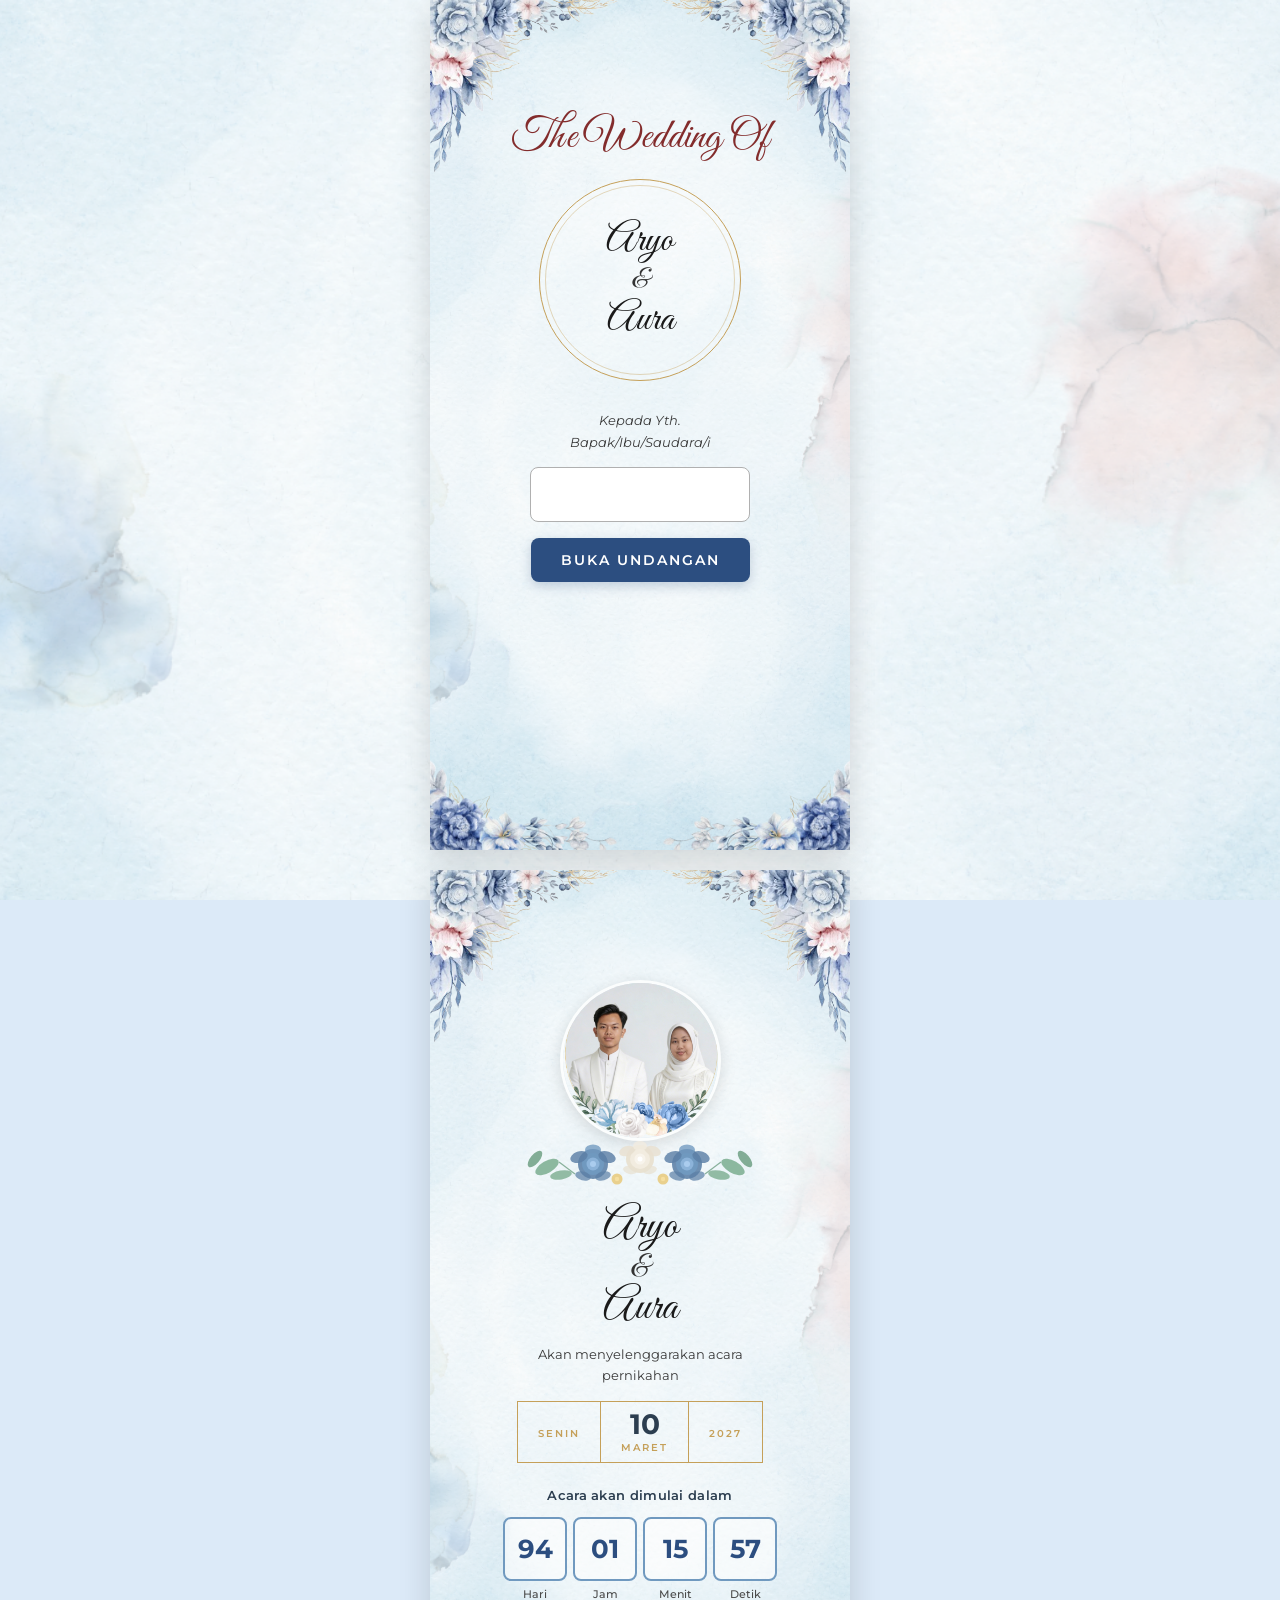
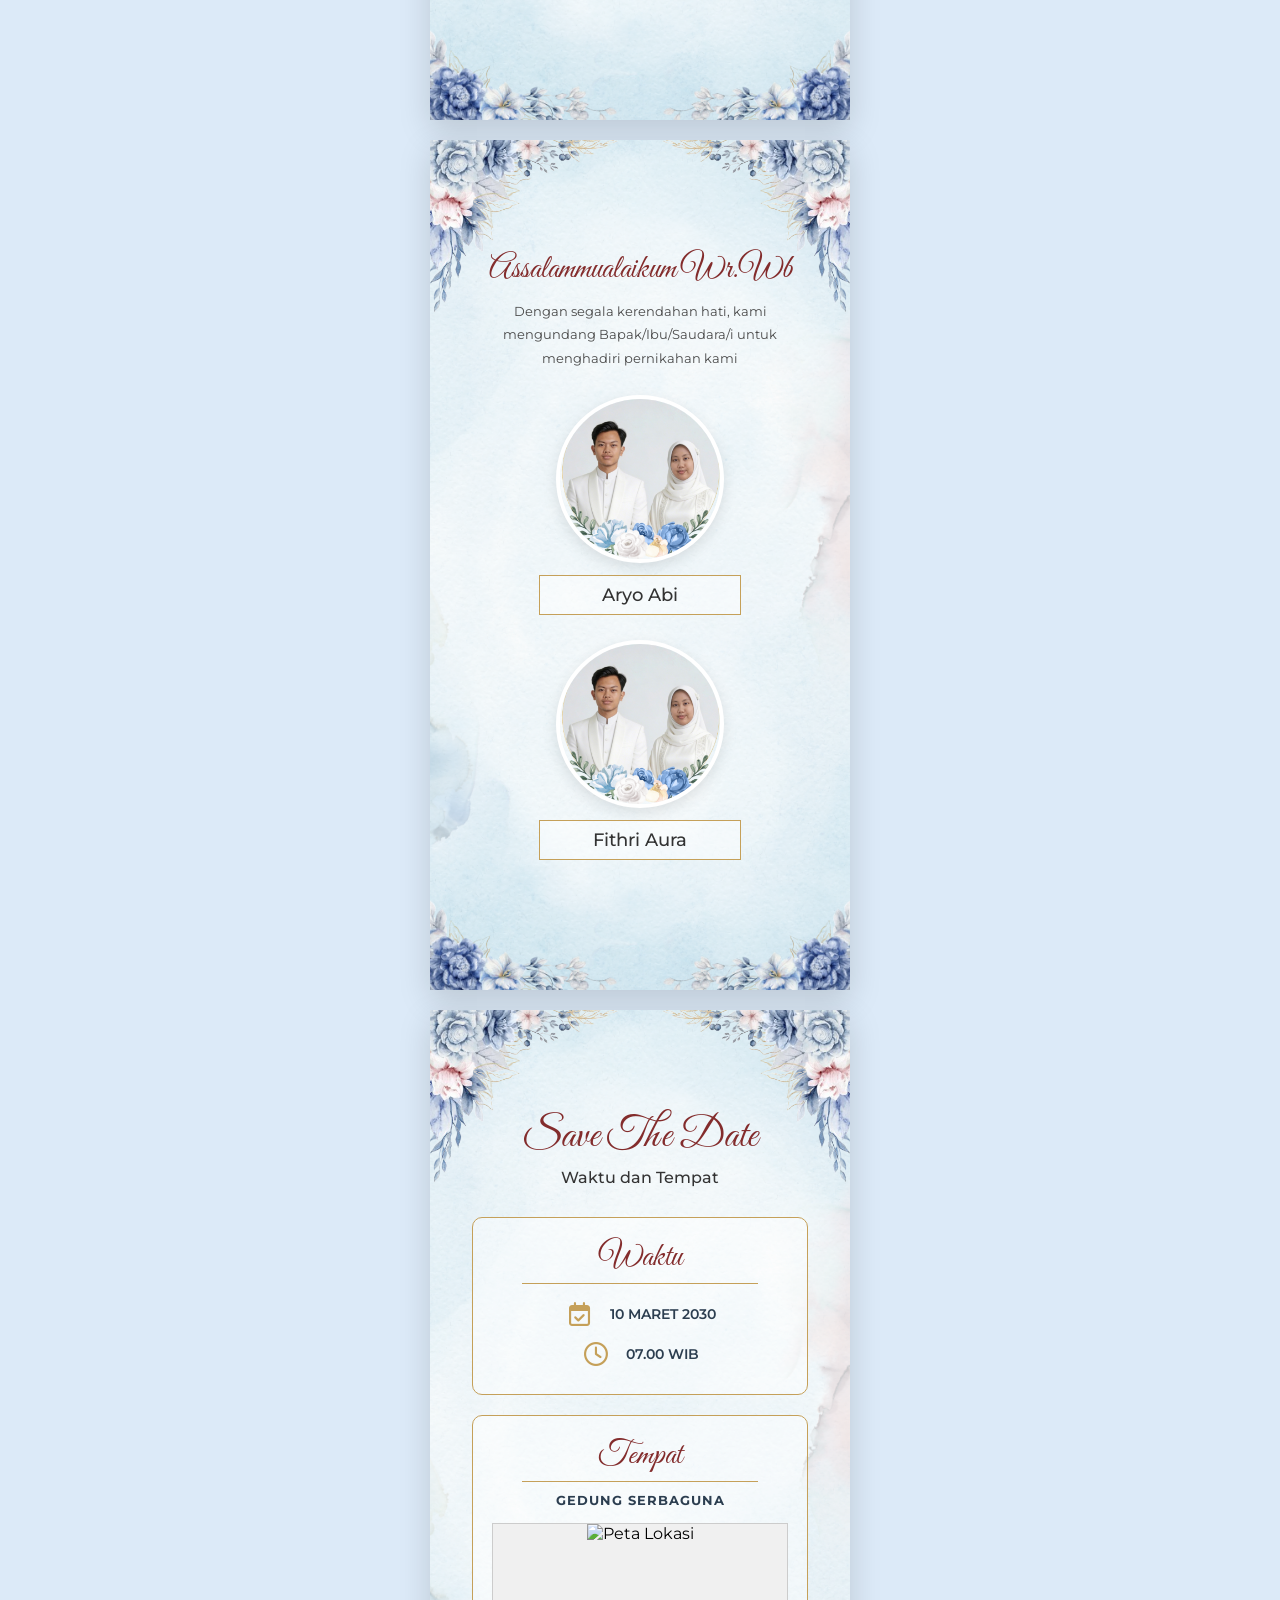
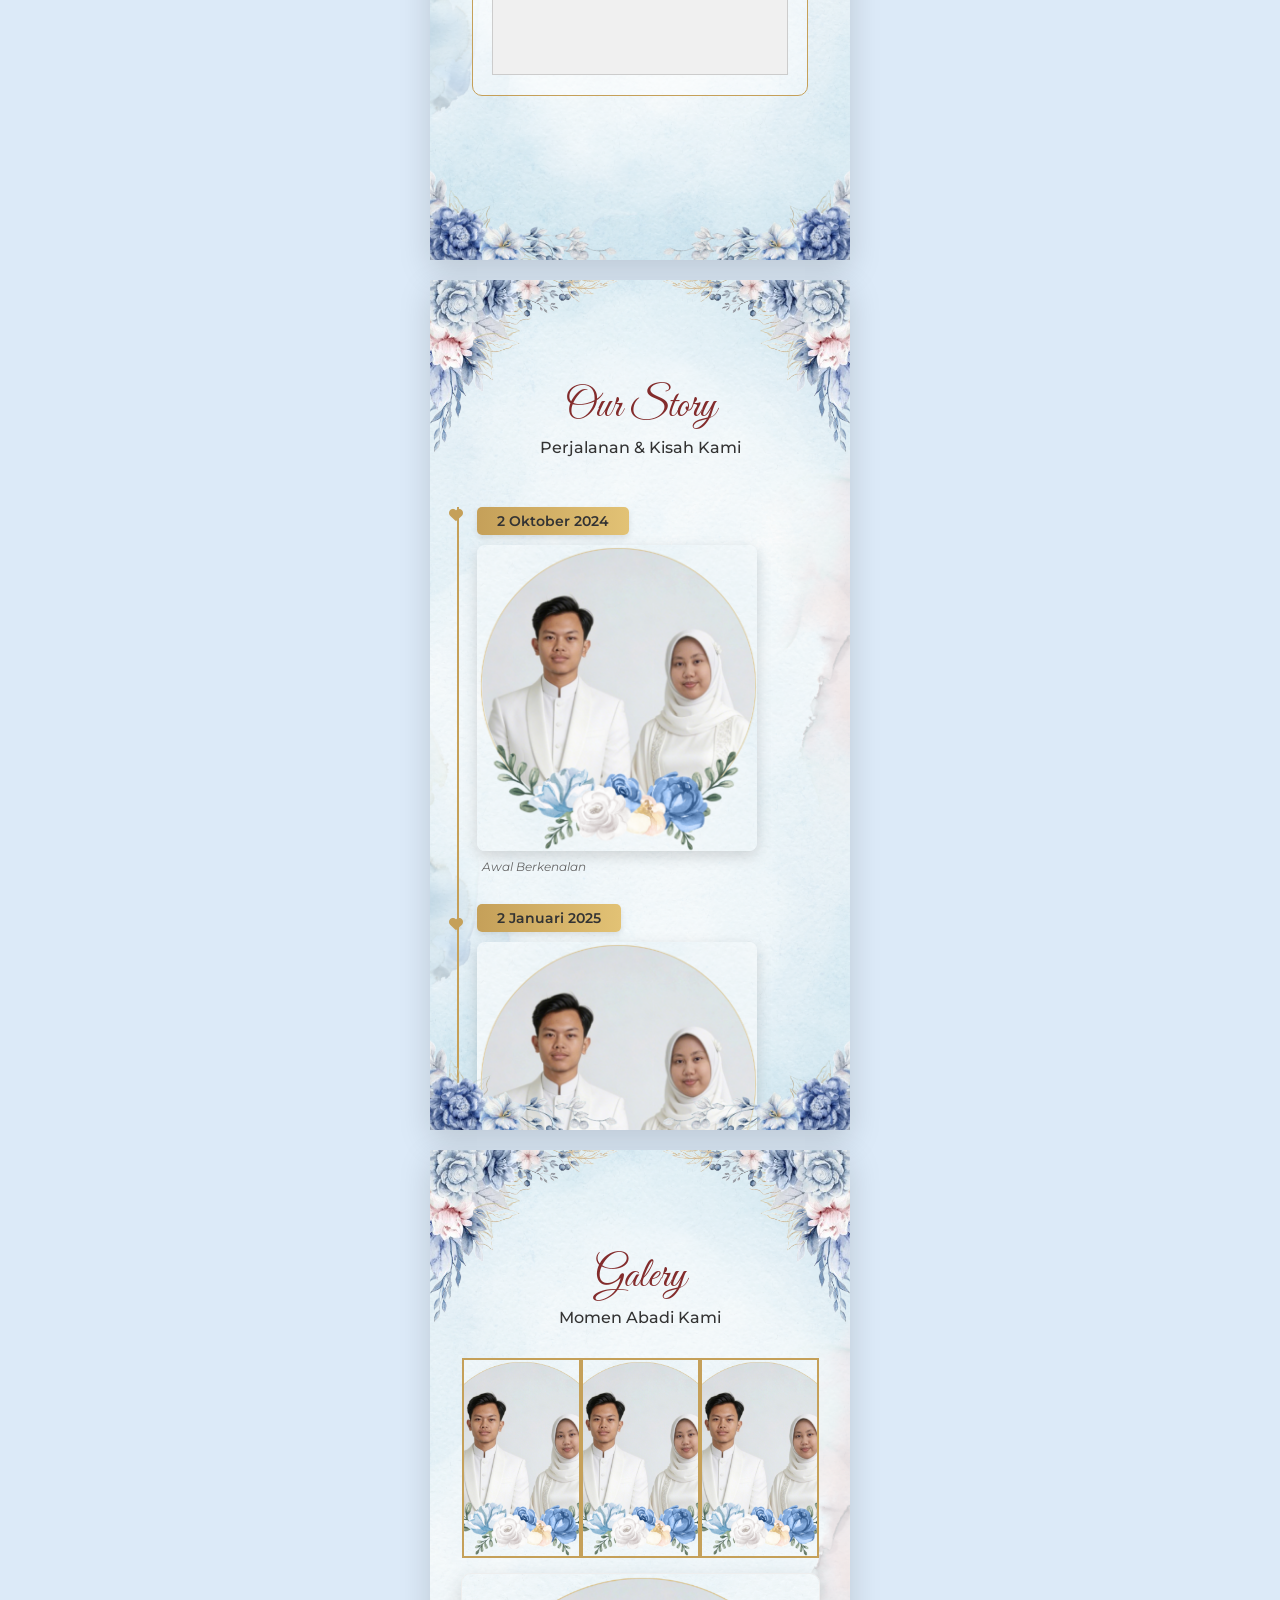
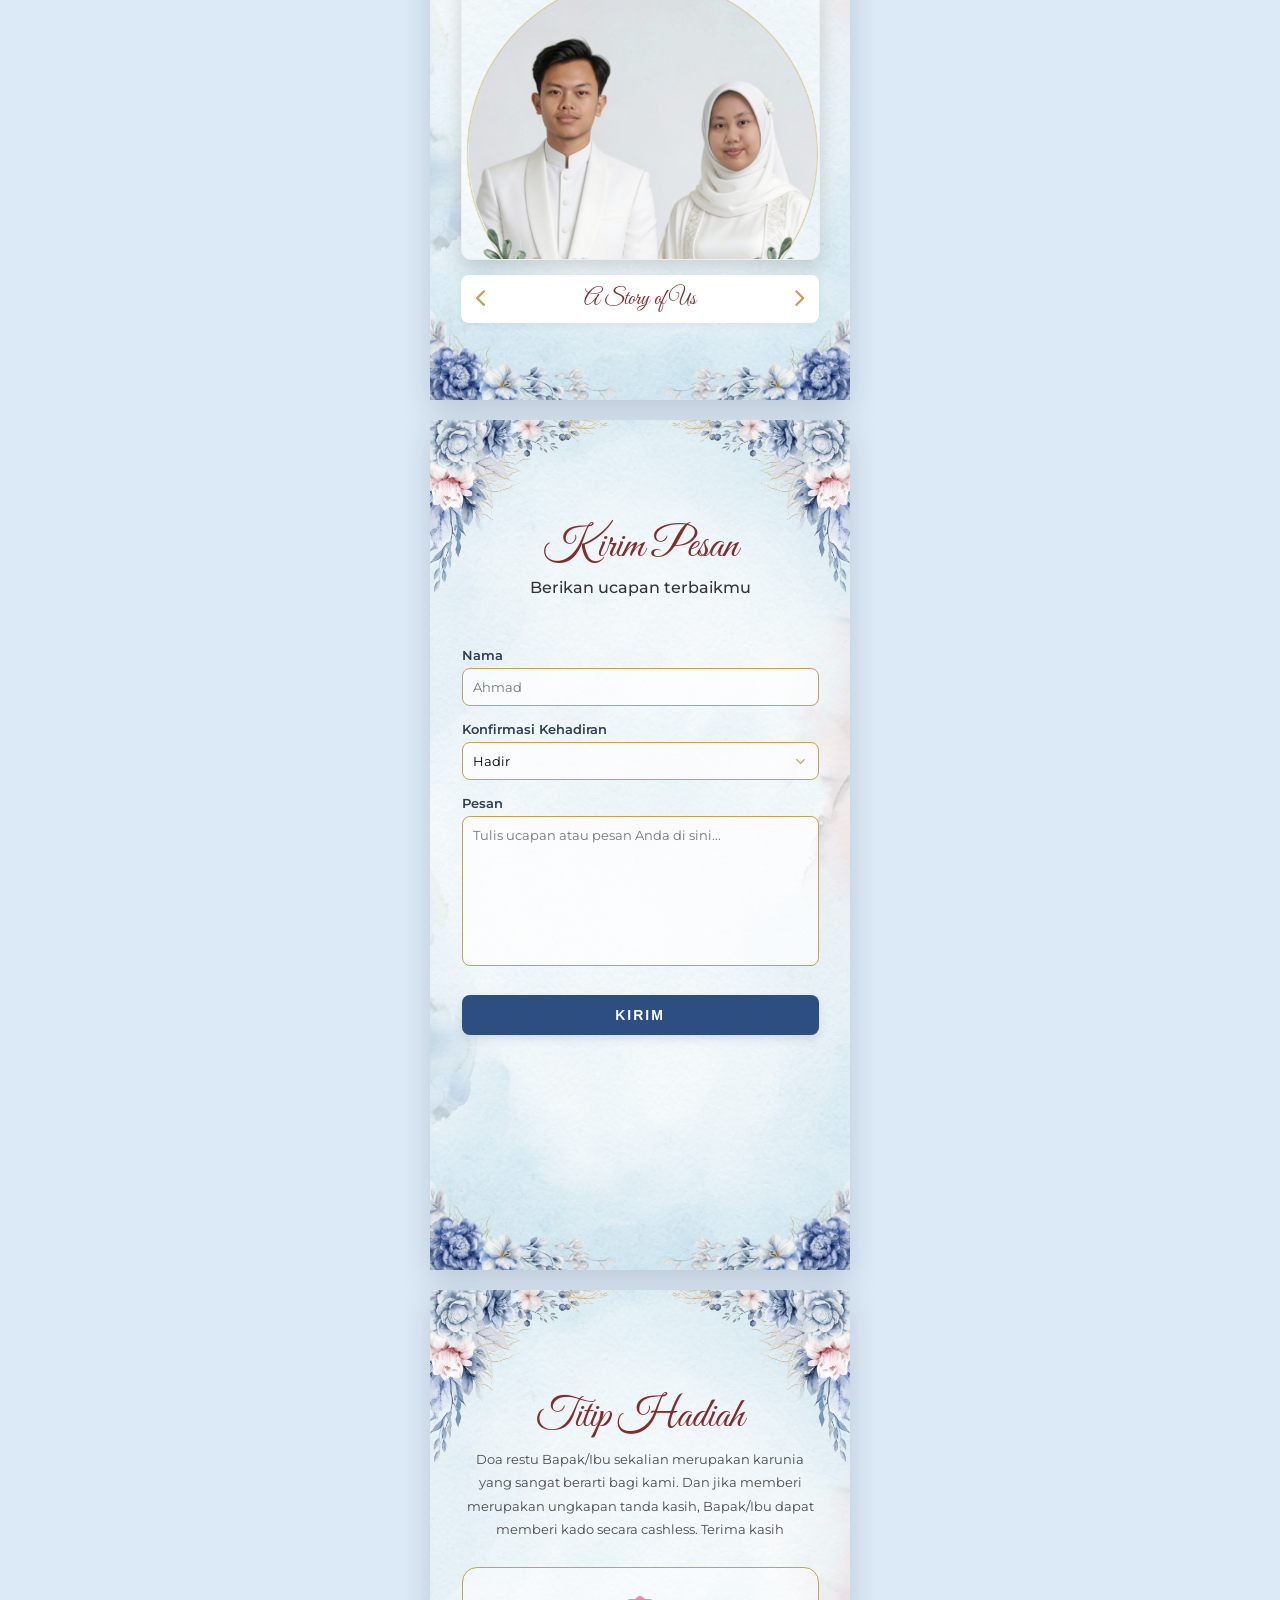
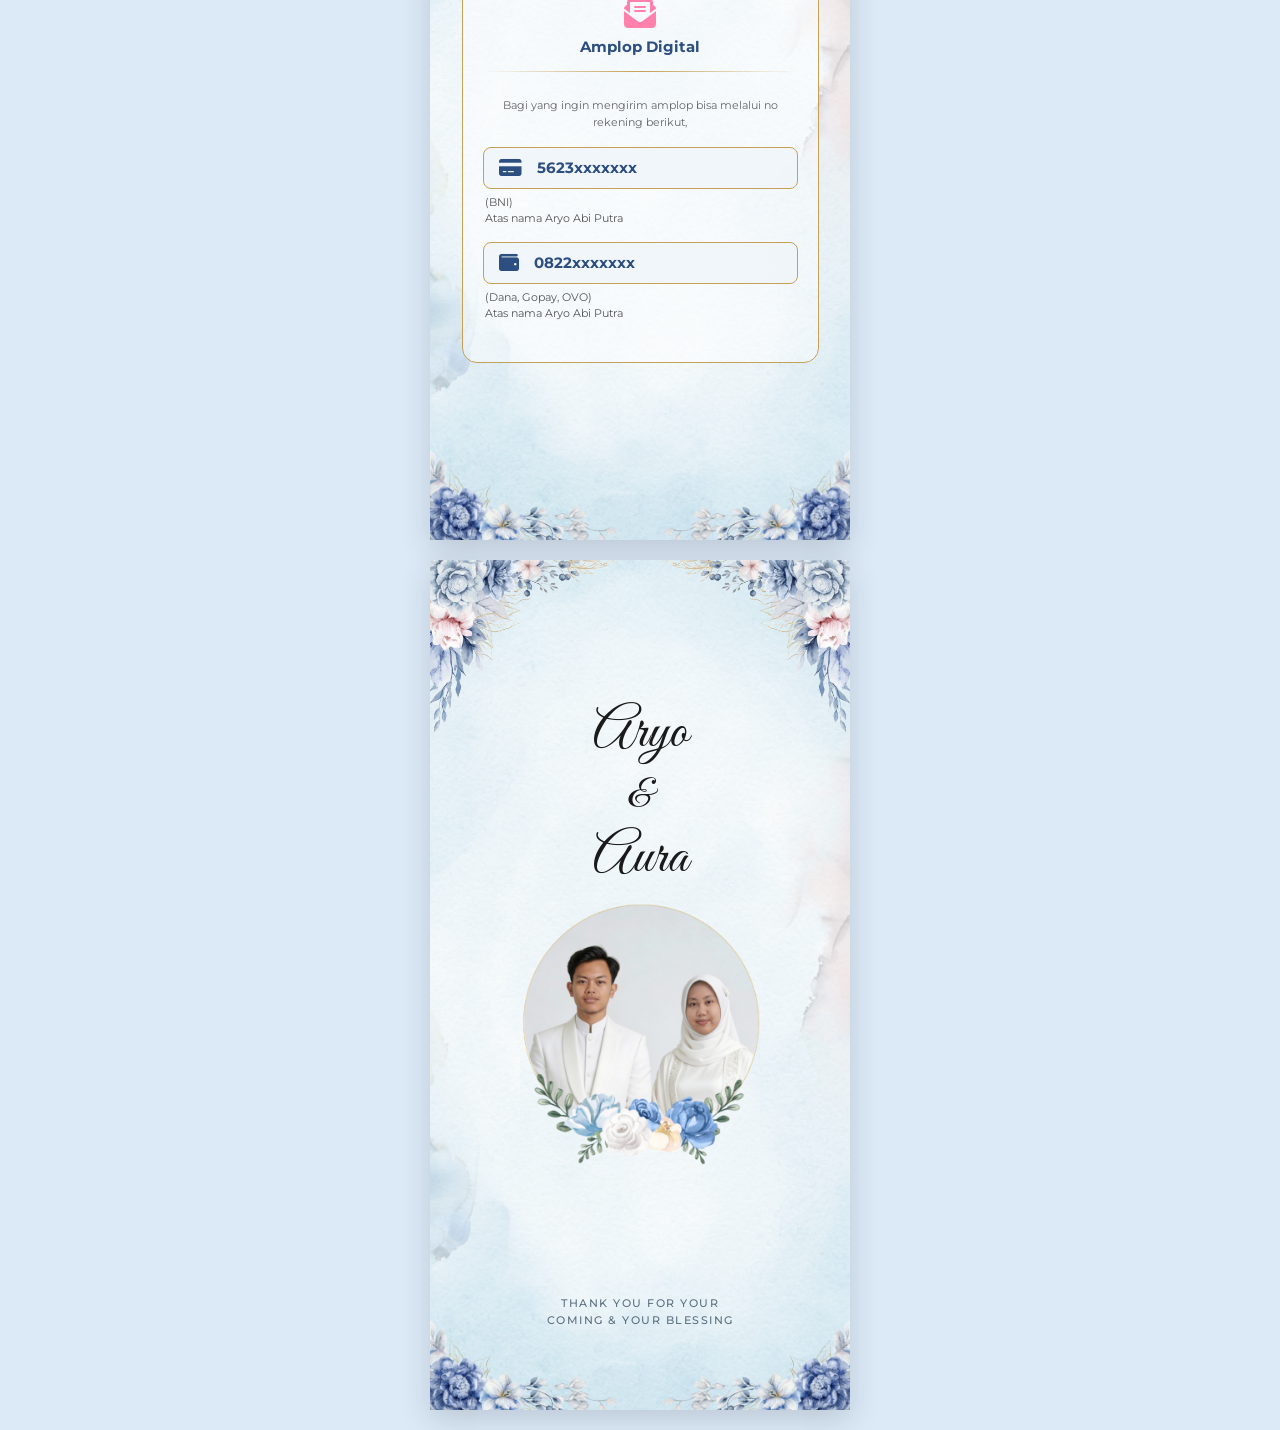
==== index.html @ 79f67241 "desain frontend" ====
<!DOCTYPE html>
<html lang="id">

<head>
    <meta charset="UTF-8">
    <meta name="viewport" content="width=device-width, initial-scale=1.0">
    <title>Undangan Pernikahan Arya & Aura</title>

    <link rel="preconnect" href="https://fonts.googleapis.com">
    <link rel="preconnect" href="https://fonts.gstatic.com" crossorigin>
    <link href="https://fonts.googleapis.com/css2?family=Great+Vibes&family=Montserrat:wght@400;500;600&display=swap"
        rel="stylesheet">
    <link rel="stylesheet" href="https://cdnjs.cloudflare.com/ajax/libs/font-awesome/6.4.0/css/all.min.css">

    <style>
        body {
            margin: 0;
            padding: 0;
            display: flex;
            flex-direction: column;
            align-items: center;
            min-height: 100vh;
            background-color: #dceaf8;
            font-family: 'Montserrat', sans-serif;
            background-image: url('hiasan/bgluar.png');
            background-size: cover;
            background-position: center;
            background-attachment: fixed;
        }

        .card {
            position: relative;
            width: 100%;
            max-width: 420px;
            height: 850px;
            min-height: 850px;
            max-height: 95vh;
            background-color: transparent;
            box-shadow: 0 10px 30px rgba(0, 0, 0, 0.15);
            overflow: hidden;
            display: flex;
            flex-direction: column;
            align-items: center;
            text-align: center;
            margin-bottom: 20px;
            background-image: url('hiasan/bgdalam.png');
            background-size: cover;
            background-position: center;
        }

        .decor-flower {
            position: absolute;
            pointer-events: none;
            width: 100%;
            z-index: 20;
        }

        .decor-top {
            top: 0;
            left: 0;
        }

        .decor-bottom {
            bottom: 0;
            left: 0;
        }

        /* ===================== */
        /* HALAMAN COVER         */
        /* ===================== */
        #halaman-cover {
            position: relative;
            justify-content: flex-start;
        }

        .cover-the-wedding-of {
            font-family: 'Great Vibes', cursive;
            font-size: 42px;
            color: #832c2c;
            margin-top: 115px;
            margin-bottom: 18px;
            z-index: 10;
            position: relative;
            line-height: 1.1;
        }

        .cover-circle-frame {
            position: relative;
            width: 200px;
            height: 200px;
            border: 1.5px solid #c5a059;
            border-radius: 50%;
            display: flex;
            flex-direction: column;
            justify-content: center;
            align-items: center;
            z-index: 10;
            background-color: rgba(255, 255, 255, 0.18);
            margin-bottom: 0;
        }

        .cover-circle-frame::before {
            content: '';
            position: absolute;
            inset: 5px;
            border-radius: 50%;
            border: 0.5px solid rgba(197, 160, 89, 0.4);
        }

        .cover-name-script {
            font-family: 'Great Vibes', cursive;
            font-size: 40px;
            color: #1a1a1a;
            line-height: 1;
            display: block;
        }

        .cover-ampersand {
            font-family: 'Great Vibes', cursive;
            font-size: 28px;
            color: #333;
            margin: 2px 0;
            display: block;
        }

        .cover-kepada {
            margin-top: 28px;
            z-index: 10;
            position: relative;
        }

        .cover-kepada p {
            font-family: 'Montserrat', sans-serif;
            font-size: 13px;
            color: #3a3a3a;
            margin: 0;
            line-height: 1.7;
            font-style: italic;
        }

        .cover-guest-name-box {
            width: 220px;
            min-height: 55px;
            background-color: #fff;
            border: 1px solid #b0b0b0;
            border-radius: 8px;
            margin: 14px auto 0;
            display: flex;
            align-items: center;
            justify-content: center;
            font-weight: 600;
            color: #333;
            font-size: 14px;
            z-index: 10;
            position: relative;
            padding: 6px 12px;
            box-sizing: border-box;
        }

        .cover-btn-buka {
            padding: 13px 30px;
            background-color: #2c4e80;
            color: #fff;
            border: none;
            border-radius: 8px;
            font-weight: 600;
            font-size: 14px;
            letter-spacing: 2px;
            text-transform: uppercase;
            cursor: pointer;
            box-shadow: 0 4px 12px rgba(44, 78, 128, 0.25);
            z-index: 10;
            position: relative;
            margin-top: 16px;
            transition: background 0.3s;
            font-family: 'Montserrat', sans-serif;
        }

        .cover-btn-buka:hover {
            background-color: #1a3355;
        }

        /* ===================== */
        /* HALAMAN COUNTDOWN     */
        /* ===================== */
        #halaman-countdown {
            position: relative;
            justify-content: flex-start;
        }

        .cd-photo-wrapper {
            position: relative;
            margin-top: 110px;
            z-index: 10;
            display: flex;
            flex-direction: column;
            align-items: center;
        }

        .cd-photo-circle {
            width: 155px;
            height: 155px;
            border-radius: 50%;
            object-fit: cover;
            border: 3px solid rgba(255, 255, 255, 0.9);
            box-shadow: 0 4px 16px rgba(0, 0, 0, 0.13);
            background-color: #dce8f0;
            display: block;
        }

        .cd-wreath {
            margin-top: -22px;
            z-index: 11;
            position: relative;
        }

        .cd-names {
            z-index: 10;
            margin-top: 6px;
            line-height: 1;
        }

        .cd-name-script {
            font-family: 'Great Vibes', cursive;
            font-size: 44px;
            color: #1a1a1a;
            display: block;
            line-height: 1.1;
        }

        .cd-amp {
            font-family: 'Great Vibes', cursive;
            font-size: 30px;
            color: #333;
            display: block;
            margin: 0;
            line-height: 1.1;
        }

        .cd-will-hold {
            font-family: 'Montserrat', sans-serif;
            font-size: 13px;
            color: #3a3a3a;
            margin-top: 10px;
            z-index: 10;
            line-height: 1.6;
        }

        /* Display tanggal */
        .cd-date-display {
            display: flex;
            align-items: stretch;
            z-index: 10;
            margin-top: 16px;
        }

        .cd-date-cell {
            display: flex;
            flex-direction: column;
            align-items: center;
            justify-content: center;
            padding: 8px 20px;
            border: 1.5px solid #c5a059;
        }

        .cd-date-cell+.cd-date-cell {
            border-left: none;
        }

        .cd-date-main {
            font-family: 'Montserrat', sans-serif;
            font-size: 28px;
            font-weight: 700;
            color: #2c3e50;
            line-height: 1;
        }

        .cd-date-sub {
            font-family: 'Montserrat', sans-serif;
            font-size: 10px;
            font-weight: 600;
            color: #c5a059;
            letter-spacing: 2px;
            text-transform: uppercase;
            margin-top: 3px;
        }

        /* Label countdown */
        .cd-countdown-label {
            font-family: 'Montserrat', sans-serif;
            font-size: 13px;
            font-weight: 600;
            color: #2c3e50;
            margin-top: 24px;
            z-index: 10;
            letter-spacing: 0.3px;
        }

        /* Kotak-kotak countdown */
        .cd-countdown-boxes {
            display: flex;
            gap: 10px;
            z-index: 10;
            margin-top: 14px;
        }

        .cd-box {
            display: flex;
            flex-direction: column;
            align-items: center;
            width: 60px;
        }

        .cd-box-inner {
            width: 60px;
            height: 60px;
            border: 2px solid #7099bf;
            border-radius: 8px;
            background-color: rgba(255, 255, 255, 0.55);
            display: flex;
            align-items: center;
            justify-content: center;
        }

        .cd-box-number {
            font-family: 'Montserrat', sans-serif;
            font-size: 26px;
            font-weight: 700;
            color: #2c4e80;
            line-height: 1;
        }

        .cd-box-label {
            font-family: 'Montserrat', sans-serif;
            font-size: 11px;
            font-weight: 500;
            color: #4a4a4a;
            margin-top: 6px;
        }

        /* ===================== */
        /* HALAMAN LAINNYA       */
        /* ===================== */
        .names {
            margin-top: 140px;
            z-index: 10;
        }

        .names h1 {
            font-family: 'Great Vibes', cursive;
            font-size: 56px;
            font-weight: normal;
            color: #1a1a1a;
            margin: 0;
            line-height: 1.2;
        }

        .names .ampersand {
            font-size: 40px;
            margin: 5px 0;
        }

        .photo-wrapper {
            position: relative;
            margin-top: 10px;
            z-index: 10;
        }

        .photo-framed {
            width: 100%;
            max-width: 240px;
            height: auto;
            display: block;
            position: relative;
        }

        .thank-you {
            position: absolute;
            font-family: 'Montserrat', sans-serif;
            bottom: 80px;
            left: 0;
            right: 0;
            font-size: 11px;
            color: #5c7080;
            letter-spacing: 1.5px;
            text-transform: uppercase;
            line-height: 1.6;
            z-index: 10;
            font-weight: 500;
        }

        .greeting {
            font-family: 'Great Vibes', cursive;
            font-size: 32px;
            color: #832c2c;
            margin-top: 110px;
            margin-bottom: 10px;
            z-index: 10;
        }

        .invitation-text {
            font-size: 13px;
            color: #4a4a4a;
            padding: 0 45px;
            line-height: 1.8;
            z-index: 10;
            margin-bottom: 25px;
        }

        .profile-container {
            display: flex;
            flex-direction: column;
            align-items: center;
            gap: 25px;
            z-index: 10;
        }

        .profile-box {
            display: flex;
            flex-direction: column;
            align-items: center;
        }

        .profile-img-circle {
            width: 160px;
            height: 160px;
            border-radius: 50%;
            object-fit: cover;
            border: 4px solid #fff;
            box-shadow: 0 5px 15px rgba(0, 0, 0, 0.1);
            background-color: #eee;
        }

        .name-box {
            margin-top: 12px;
            padding: 8px 40px;
            border: 1px solid #c5a059;
            background-color: rgba(255, 255, 255, 0.4);
            font-weight: 500;
            font-size: 18px;
            color: #333;
            min-width: 120px;
        }

        .page-title {
            font-family: 'Great Vibes', cursive;
            font-size: 42px;
            color: #832c2c;
            margin-top: 100px;
            margin-bottom: 5px;
            z-index: 10;
        }

        .page-subtitle {
            font-size: 16px;
            color: #333;
            margin-bottom: 30px;
            z-index: 10;
            font-weight: 500;
        }

        .info-card-container {
            width: 80%;
            z-index: 10;
            display: flex;
            flex-direction: column;
            gap: 20px;
        }

        .info-box {
            border: 1.5px solid #c5a059;
            background-color: rgba(255, 255, 255, 0.4);
            padding: 20px;
            border-radius: 10px;
            display: flex;
            flex-direction: column;
            align-items: center;
        }

        .info-box-title {
            font-family: 'Great Vibes', cursive;
            font-size: 32px;
            color: #832c2c;
            margin-bottom: 10px;
            border-bottom: 1px solid #c5a059;
            width: 80%;
            padding-bottom: 5px;
        }

        .info-item {
            display: flex;
            align-items: center;
            gap: 15px;
            margin: 8px 0;
            color: #2c3e50;
            font-weight: 600;
            font-size: 14px;
        }

        .info-item i {
            color: #c5a059;
            font-size: 24px;
            width: 30px;
        }

        .location-name {
            font-weight: 700;
            font-size: 13px;
            letter-spacing: 1px;
            margin-bottom: 15px;
            color: #2c3e50;
            text-transform: uppercase;
        }

        .map-wrapper {
            width: 100%;
            height: 150px;
            border: 1px solid #ccc;
            overflow: hidden;
            background-color: #f0f0f0;
        }

        .map-wrapper img {
            width: 100%;
            height: 100%;
            object-fit: cover;
        }

        .story-container {
            position: relative;
            width: 85%;
            margin-top: 20px;
            padding-left: 30px;
            text-align: left;
            z-index: 10;
        }

        .timeline-line {
            position: absolute;
            left: 10px;
            top: 0;
            bottom: 0;
            width: 2px;
            background: #c5a059;
        }

        .timeline-line::before,
        .timeline-line::after {
            content: "\f004";
            font-family: "Font Awesome 6 Free";
            font-weight: 900;
            position: absolute;
            left: -8px;
            color: #c5a059;
            background: transparent;
            font-size: 14px;
        }

        .timeline-line::before {
            top: 0;
        }

        .timeline-line::after {
            bottom: 0;
        }

        .heart-marker {
            position: absolute;
            left: -8px;
            top: 50%;
            transform: translateY(-50%);
            color: #c5a059;
            font-size: 14px;
            z-index: 2;
        }

        .story-item {
            position: relative;
            margin-bottom: 30px;
        }

        .story-date {
            display: inline-block;
            background: linear-gradient(to right, #c5a059, #e2c275);
            color: #333;
            padding: 5px 20px;
            border-radius: 5px;
            font-weight: 600;
            font-size: 14px;
            margin-bottom: 10px;
            box-shadow: 0 3px 6px rgba(0, 0, 0, 0.1);
        }

        .story-photo-box {
            width: 100%;
            max-width: 280px;
            border-radius: 8px;
            overflow: hidden;
            box-shadow: 0 5px 15px rgba(0, 0, 0, 0.15);
            margin-bottom: 8px;
        }

        .story-photo-box img {
            width: 100%;
            display: block;
        }

        .story-caption {
            font-size: 12px;
            color: #666;
            font-style: italic;
            margin-left: 5px;
        }

        .gallery-grid {
            display: grid;
            grid-template-columns: 1fr 1fr 1fr;
            width: 85%;
            margin-top: 1px;
            z-index: 10;
        }

        .gallery-item {
            border: 2px solid #c5a059;
            aspect-ratio: 1 / 1.7;
            overflow: hidden;
            background-color: #fff;
        }

        .gallery-item img {
            width: 100%;
            height: 100%;
            object-fit: cover;
        }

        .gallery-main {
            width: 85%;
            margin-top: 15px;
            border-radius: 10px;
            overflow: hidden;
            box-shadow: 0 8px 20px rgba(0, 0, 0, 0.15);
            z-index: 10;
            border: 1px solid #eee;
            aspect-ratio: 1/0.8;
        }

        .gallery-main img {
            width: 100%;
            display: block;
        }

        .gallery-nav {
            display: flex;
            justify-content: space-between;
            align-items: center;
            width: 78%;
            margin-top: 15px;
            background-color: #fff;
            padding: 10px 15px;
            border-radius: 8px;
            box-shadow: 0 2px 8px rgba(0, 0, 0, 0.05);
            z-index: 10;
        }

        .gallery-nav span {
            font-family: 'Great Vibes', cursive;
            font-size: 22px;
            color: #832c2c;
        }

        .gallery-nav i {
            color: #c5a059;
            font-size: 18px;
            cursor: pointer;
        }

        .form-container {
            width: 85%;
            margin-top: 20px;
            z-index: 10;
            text-align: left;
        }

        .form-group {
            margin-bottom: 15px;
        }

        .form-group label {
            display: block;
            font-size: 13px;
            font-weight: 600;
            color: #2c3e50;
            margin-bottom: 5px;
        }

        .form-control {
            width: 100%;
            padding: 10px;
            border: 1.5px solid #c5a059;
            border-radius: 8px;
            background-color: rgba(255, 255, 255, 0.7);
            font-family: 'Montserrat', sans-serif;
            font-size: 13px;
            box-sizing: border-box;
            outline: none;
        }

        .form-control:focus {
            background-color: #fff;
            border-color: #832c2c;
        }

        select.form-control {
            appearance: none;
            background-image: url("data:image/svg+xml,%3Csvg xmlns='http://www.w3.org/2000/svg' viewBox='0 0 24 24' fill='none' stroke='%23c5a059' stroke-width='2' stroke-linecap='round' stroke-linejoin='round'%3E%3Cpolyline points='6 9 12 15 18 9'%3E%3C/polyline%3E%3C/svg%3E");
            background-repeat: no-repeat;
            background-position: right 10px center;
            background-size: 15px;
        }

        textarea.form-control {
            resize: none;
            height: 150px;
        }

        .btn-kirim {
            width: 100%;
            padding: 12px;
            background-color: #2c4e80;
            color: #fff;
            border: none;
            border-radius: 8px;
            font-weight: 600;
            font-size: 14px;
            letter-spacing: 2px;
            cursor: pointer;
            margin-top: 10px;
            box-shadow: 0 4px 10px rgba(0, 0, 0, 0.1);
            transition: background 0.3s;
        }

        .btn-kirim:hover {
            background-color: #1a3355;
        }

        .gift-box {
            width: 85%;
            border: 1.5px solid #c5a059;
            background-color: rgba(255, 255, 255, 0.4);
            border-radius: 15px;
            padding: 25px 20px;
            margin-top: 10px;
            z-index: 10;
            display: flex;
            flex-direction: column;
            align-items: center;
            box-sizing: border-box;
            position: relative;
        }

        .gift-icon {
            font-size: 32px;
            color: #ff80ab;
            margin-bottom: 5px;
        }

        .gift-subtitle {
            font-weight: 700;
            font-size: 15px;
            color: #2c4e80;
            margin-bottom: 10px;
            position: relative;
            width: 100%;
        }

        .gift-subtitle::after {
            content: "";
            display: block;
            width: 100%;
            height: 1px;
            background: linear-gradient(to right, transparent, #c5a059, transparent);
            margin-top: 15px;
            margin-bottom: 15px;
        }

        .gift-instruction {
            font-size: 11px;
            color: #666;
            margin-bottom: 15px;
            line-height: 1.6;
        }

        .bank-account-box {
            width: 100%;
            background-color: rgba(240, 245, 250, 0.8);
            border: 1px solid #c5a059;
            border-radius: 8px;
            padding: 10px 15px;
            display: flex;
            align-items: center;
            gap: 15px;
            margin-bottom: 5px;
            box-sizing: border-box;
        }

        .bank-account-box i {
            font-size: 20px;
            color: #2c4e80;
        }

        .account-number {
            font-weight: 700;
            font-size: 15px;
            color: #2c4e80;
        }

        .account-details {
            font-size: 11px;
            color: #555;
            text-align: left;
            width: 100%;
            margin-bottom: 15px;
            padding-left: 5px;
            line-height: 1.5;
        }

        @media (max-width: 480px) {
            .card {
                height: 100vh;
                max-height: 100vh;
                box-shadow: none;
                margin-bottom: 0;
            }
        }
    </style>
</head>

<body>

    <!-- HALAMAN 1 (COVER) -->
    <div class="card" id="halaman-cover">
        <img src="hiasan/bungaats.png" alt="Dekorasi Bunga Atas" class="decor-flower decor-top">
        <div class="cover-the-wedding-of">The Wedding Of</div>
        <div class="cover-circle-frame">
            <span class="cover-name-script">Aryo</span>
            <span class="cover-ampersand">&amp;</span>
            <span class="cover-name-script">Aura</span>
        </div>
        <div class="cover-kepada">
            <p>Kepada Yth.</p>
            <p>Bapak/Ibu/Saudara/i</p>
        </div>
        <div class="cover-guest-name-box">&nbsp;</div>
        <button class="cover-btn-buka">BUKA UNDANGAN</button>
        <img src="hiasan/bungabawah.png" alt="Dekorasi Bunga Bawah" class="decor-flower decor-bottom">
    </div>

    <!-- HALAMAN 2 (COUNTDOWN) -->
    <div class="card" id="halaman-countdown">

        <img src="hiasan/bungaats.png" alt="Dekorasi Bunga Atas" class="decor-flower decor-top">

        <!-- Foto lingkaran + bunga wreath -->
        <div class="cd-photo-wrapper">
            <img src="hiasan/Biru Emas dan Merah Muda Halus Undangan Pernikahan (320 x 667 piksel) (35).png"
                alt="Foto Pasangan" class="cd-photo-circle">
            <!-- SVG wreath bunga biru di bawah foto -->
            <div class="cd-wreath">
                <svg viewBox="0 0 230 75" xmlns="http://www.w3.org/2000/svg" width="230">
                    <ellipse cx="22" cy="48" rx="13" ry="6" fill="#7aad8f" transform="rotate(-30 22 48)"
                        opacity="0.85" />
                    <ellipse cx="10" cy="40" rx="10" ry="4.5" fill="#5d9474" transform="rotate(-50 10 40)"
                        opacity="0.75" />
                    <ellipse cx="36" cy="56" rx="11" ry="4.5" fill="#7aad8f" transform="rotate(-10 36 56)"
                        opacity="0.8" />
                    <ellipse cx="208" cy="48" rx="13" ry="6" fill="#7aad8f" transform="rotate(30 208 48)"
                        opacity="0.85" />
                    <ellipse cx="220" cy="40" rx="10" ry="4.5" fill="#5d9474" transform="rotate(50 220 40)"
                        opacity="0.75" />
                    <ellipse cx="194" cy="56" rx="11" ry="4.5" fill="#7aad8f" transform="rotate(10 194 56)"
                        opacity="0.8" />
                    <line x1="50" y1="55" x2="34" y2="43" stroke="#5d9474" stroke-width="1.2" opacity="0.7" />
                    <line x1="180" y1="55" x2="196" y2="43" stroke="#5d9474" stroke-width="1.2" opacity="0.7" />
                    <circle cx="68" cy="45" r="15" fill="#5b7fa6" opacity="0.88" />
                    <circle cx="68" cy="45" r="11" fill="#7099bf" />
                    <circle cx="68" cy="45" r="6.5" fill="#8cb3d9" />
                    <circle cx="68" cy="45" r="3" fill="#aaccee" />
                    <ellipse cx="54" cy="38" rx="9" ry="5.5" fill="#5b7fa6" transform="rotate(-20 54 38)"
                        opacity="0.82" />
                    <ellipse cx="82" cy="38" rx="9" ry="5.5" fill="#5b7fa6" transform="rotate(20 82 38)"
                        opacity="0.82" />
                    <ellipse cx="68" cy="31" rx="8" ry="5.5" fill="#7099bf" opacity="0.78" />
                    <ellipse cx="58" cy="57" rx="8" ry="4.5" fill="#5b7fa6" transform="rotate(15 58 57)"
                        opacity="0.72" />
                    <ellipse cx="78" cy="57" rx="8" ry="4.5" fill="#5b7fa6" transform="rotate(-15 78 57)"
                        opacity="0.72" />
                    <circle cx="115" cy="40" r="14" fill="#e8e0d0" opacity="0.95" />
                    <circle cx="115" cy="40" r="10" fill="#f2ece0" />
                    <circle cx="115" cy="40" r="5.5" fill="#f8f4ec" />
                    <circle cx="115" cy="40" r="2.5" fill="#fff" />
                    <ellipse cx="102" cy="32" rx="8" ry="5" fill="#e8e0d0" transform="rotate(-18 102 32)"
                        opacity="0.83" />
                    <ellipse cx="128" cy="32" rx="8" ry="5" fill="#e8e0d0" transform="rotate(18 128 32)"
                        opacity="0.83" />
                    <ellipse cx="115" cy="27" rx="7" ry="5" fill="#f2ece0" opacity="0.78" />
                    <ellipse cx="105" cy="51" rx="7" ry="4" fill="#e8e0d0" transform="rotate(12 105 51)"
                        opacity="0.72" />
                    <ellipse cx="125" cy="51" rx="7" ry="4" fill="#e8e0d0" transform="rotate(-12 125 51)"
                        opacity="0.72" />
                    <circle cx="162" cy="45" r="15" fill="#5b7fa6" opacity="0.88" />
                    <circle cx="162" cy="45" r="11" fill="#7099bf" />
                    <circle cx="162" cy="45" r="6.5" fill="#8cb3d9" />
                    <circle cx="162" cy="45" r="3" fill="#aaccee" />
                    <ellipse cx="148" cy="38" rx="9" ry="5.5" fill="#5b7fa6" transform="rotate(-20 148 38)"
                        opacity="0.82" />
                    <ellipse cx="176" cy="38" rx="9" ry="5.5" fill="#5b7fa6" transform="rotate(20 176 38)"
                        opacity="0.82" />
                    <ellipse cx="162" cy="31" rx="8" ry="5.5" fill="#7099bf" opacity="0.78" />
                    <ellipse cx="152" cy="57" rx="8" ry="4.5" fill="#5b7fa6" transform="rotate(15 152 57)"
                        opacity="0.72" />
                    <ellipse cx="172" cy="57" rx="8" ry="4.5" fill="#5b7fa6" transform="rotate(-15 172 57)"
                        opacity="0.72" />
                    <circle cx="92" cy="60" r="5.5" fill="#e8c97a" opacity="0.85" />
                    <circle cx="92" cy="60" r="2.2" fill="#f5dfa0" />
                    <circle cx="138" cy="60" r="5.5" fill="#e8c97a" opacity="0.85" />
                    <circle cx="138" cy="60" r="2.2" fill="#f5dfa0" />
                </svg>
            </div>
        </div>

        <!-- Nama pasangan -->
        <div class="cd-names">
            <span class="cd-name-script">Aryo</span>
            <span class="cd-amp">&amp;</span>
            <span class="cd-name-script">Aura</span>
        </div>

        <!-- Teks undangan -->
        <div class="cd-will-hold">
            Akan menyelenggarakan acara<br>pernikahan
        </div>

        <!-- Display tanggal: SENIN | 10 MARET | 2030 -->
        <div class="cd-date-display">
            <div class="cd-date-cell">
                <div class="cd-date-sub">SENIN</div>
            </div>
            <div class="cd-date-cell">
                <div class="cd-date-main">10</div>
                <div class="cd-date-sub">MARET</div>
            </div>
            <div class="cd-date-cell">
                <div class="cd-date-sub">2027</div>
            </div>
        </div>

        <!-- Label countdown -->
        <div class="cd-countdown-label">Acara akan dimulai dalam</div>

        <!-- Kotak countdown -->
        <div class="cd-countdown-boxes">
            <div class="cd-box">
                <div class="cd-box-inner">
                    <span class="cd-box-number" id="cd-hari">00</span>
                </div>
                <div class="cd-box-label">Hari</div>
            </div>
            <div class="cd-box">
                <div class="cd-box-inner">
                    <span class="cd-box-number" id="cd-jam">00</span>
                </div>
                <div class="cd-box-label">Jam</div>
            </div>
            <div class="cd-box">
                <div class="cd-box-inner">
                    <span class="cd-box-number" id="cd-menit">00</span>
                </div>
                <div class="cd-box-label">Menit</div>
            </div>
            <div class="cd-box">
                <div class="cd-box-inner">
                    <span class="cd-box-number" id="cd-detik">00</span>
                </div>
                <div class="cd-box-label">Detik</div>
            </div>
        </div>

        <img src="hiasan/bungabawah.png" alt="Dekorasi Bunga Bawah" class="decor-flower decor-bottom">

    </div>

    <!-- Halaman 3 -->
    <div class="card">
        <img src="hiasan/bungaats.png" alt="Dekorasi Bunga Atas" class="decor-flower decor-top">
        <div class="greeting">Assalammualaikum Wr.Wb</div>
        <div class="invitation-text">
            Dengan segala kerendahan hati, kami mengundang Bapak/Ibu/Saudara/i untuk menghadiri pernikahan kami
        </div>
        <div class="profile-container">
            <div class="profile-box">
                <img src="hiasan/Biru Emas dan Merah Muda Halus Undangan Pernikahan (320 x 667 piksel) (35).png"
                    alt="Aryo Abi" class="profile-img-circle">
                <div class="name-box">Aryo Abi</div>
            </div>
            <div class="profile-box">
                <img src="hiasan/Biru Emas dan Merah Muda Halus Undangan Pernikahan (320 x 667 piksel) (35).png"
                    alt="Fithri Aura" class="profile-img-circle">
                <div class="name-box">Fithri Aura</div>
            </div>
        </div>
        <img src="hiasan/bungabawah.png" alt="Dekorasi Bunga Bawah" class="decor-flower decor-bottom">
    </div>

    <!-- Halaman 4 -->
    <div class="card">
        <img src="hiasan/bungaats.png" alt="Dekorasi Bunga Atas" class="decor-flower decor-top">
        <div class="page-title">Save The Date</div>
        <div class="page-subtitle">Waktu dan Tempat</div>
        <div class="info-card-container">
            <div class="info-box">
                <div class="info-box-title">Waktu</div>
                <div class="info-item">
                    <i class="fa-regular fa-calendar-check"></i>
                    <span>10 MARET 2030</span>
                </div>
                <div class="info-item">
                    <i class="fa-regular fa-clock"></i>
                    <span>07.00 WIB</span>
                </div>
            </div>
            <div class="info-box">
                <div class="info-box-title">Tempat</div>
                <div class="location-name">GEDUNG SERBAGUNA</div>
                <div class="map-wrapper">
                    <img src="https://via.placeholder.com/400x200?text=Map+Location" alt="Peta Lokasi">
                </div>
            </div>
        </div>
        <img src="hiasan/bungabawah.png" alt="Dekorasi Bunga Bawah" class="decor-flower decor-bottom">
    </div>

    <!-- Halaman 5 (Our Story)-->
    <div class="card">
        <img src="hiasan/bungaats.png" alt="Dekorasi Bunga Atas" class="decor-flower decor-top">
        <div class="page-title">Our Story</div>
        <div class="page-subtitle">Perjalanan & Kisah Kami</div>
        <div class="story-container">
            <div class="timeline-line">
                <i class="fa-solid fa-heart heart-marker" style="top: 35%;"></i>
            </div>
            <div class="story-item">
                <div class="story-date">2 Oktober 2024</div>
                <div class="story-photo-box">
                    <img src="hiasan/Biru Emas dan Merah Muda Halus Undangan Pernikahan (320 x 667 piksel) (35).png"
                        alt="Awal Berkenalan">
                </div>
                <div class="story-caption">Awal Berkenalan</div>
            </div>
            <div class="story-item">
                <div class="story-date">2 Januari 2025</div>
                <div class="story-photo-box">
                    <img src="hiasan/Biru Emas dan Merah Muda Halus Undangan Pernikahan (320 x 667 piksel) (35).png"
                        alt="Mulai Dekat">
                </div>
                <div class="story-caption">Mulai Dekat</div>
            </div>
            <div class="story-item">
                <div class="story-date">10 Januari 2025</div>
                <div class="story-photo-box">
                    <img src="hiasan/Biru Emas dan Merah Muda Halus Undangan Pernikahan (320 x 667 piksel) (35).png"
                        alt="Mulai Dekat">
                </div>
                <div class="story-caption">Mulai Dekat</div>
            </div>
        </div>
        <img src="hiasan/bungabawah.png" alt="Dekorasi Bunga Bawah" class="decor-flower decor-bottom">
    </div>

    <!-- Halaman 6 (Galery) -->
    <div class="card">
        <img src="hiasan/bungaats.png" alt="Dekorasi Bunga Atas" class="decor-flower decor-top">
        <div class="page-title">Galery</div>
        <div class="page-subtitle">Momen Abadi Kami</div>
        <div class="gallery-grid">
            <div class="gallery-item">
                <img src="hiasan/Biru Emas dan Merah Muda Halus Undangan Pernikahan (320 x 667 piksel) (35).png"
                    alt="Galeri 1">
            </div>
            <div class="gallery-item">
                <img src="hiasan/Biru Emas dan Merah Muda Halus Undangan Pernikahan (320 x 667 piksel) (35).png"
                    alt="Galeri 2">
            </div>
            <div class="gallery-item">
                <img src="hiasan/Biru Emas dan Merah Muda Halus Undangan Pernikahan (320 x 667 piksel) (35).png"
                    alt="Galeri 3">
            </div>
        </div>
        <div class="gallery-main">
            <img src="hiasan/Biru Emas dan Merah Muda Halus Undangan Pernikahan (320 x 667 piksel) (35).png"
                alt="Foto Utama">
        </div>
        <div class="gallery-nav">
            <i class="fa-solid fa-chevron-left"></i>
            <span>A Story of Us</span>
            <i class="fa-solid fa-chevron-right"></i>
        </div>
        <img src="hiasan/bungabawah.png" alt="Dekorasi Bunga Bawah" class="decor-flower decor-bottom">
    </div>

    <!-- Halaman 7 (RSVP / Kirim Pesan) -->
    <div class="card">
        <img src="hiasan/bungaats.png" alt="Dekorasi Bunga Atas" class="decor-flower decor-top">
        <div class="page-title">Kirim Pesan</div>
        <div class="page-subtitle">Berikan ucapan terbaikmu</div>
        <div class="form-container">
            <form>
                <div class="form-group">
                    <label for="nama">Nama</label>
                    <input type="text" id="nama" class="form-control" placeholder="Ahmad">
                </div>
                <div class="form-group">
                    <label for="konfirmasi">Konfirmasi Kehadiran</label>
                    <select id="konfirmasi" class="form-control">
                        <option value="hadir">Hadir</option>
                        <option value="tidak_hadir">Tidak Hadir</option>
                        <option value="ragu">Masih Ragu</option>
                    </select>
                </div>
                <div class="form-group">
                    <label for="pesan">Pesan</label>
                    <textarea id="pesan" class="form-control"
                        placeholder="Tulis ucapan atau pesan Anda di sini..."></textarea>
                </div>
                <button type="submit" class="btn-kirim">KIRIM</button>
            </form>
        </div>
        <img src="hiasan/bungabawah.png" alt="Dekorasi Bunga Bawah" class="decor-flower decor-bottom">
    </div>

    <!-- Halaman 8 (Titip Hadiah) -->
    <div class="card">
        <img src="hiasan/bungaats.png" alt="Dekorasi Bunga Atas" class="decor-flower decor-top">
        <div class="page-title">Titip Hadiah</div>
        <div class="invitation-text" style="margin-bottom: 15px; padding: 0 35px;">
            Doa restu Bapak/Ibu sekalian merupakan karunia yang sangat berarti bagi kami. Dan jika memberi merupakan
            ungkapan tanda kasih, Bapak/Ibu dapat memberi kado secara cashless. Terima kasih
        </div>
        <div class="gift-box">
            <div class="gift-icon">
                <i class="fa-solid fa-envelope-open-text"></i>
            </div>
            <div class="gift-subtitle">Amplop Digital</div>
            <div class="gift-instruction">
                Bagi yang ingin mengirim amplop bisa melalui no rekening berikut,
            </div>
            <div class="bank-account-box">
                <i class="fa-solid fa-credit-card"></i>
                <div class="account-number">5623xxxxxxx</div>
            </div>
            <div class="account-details">
                (BNI)<br>
                Atas nama Aryo Abi Putra
            </div>
            <div class="bank-account-box">
                <i class="fa-solid fa-wallet"></i>
                <div class="account-number">0822xxxxxxx</div>
            </div>
            <div class="account-details">
                (Dana, Gopay, OVO)<br>
                Atas nama Aryo Abi Putra
            </div>
        </div>
        <img src="hiasan/bungabawah.png" alt="Dekorasi Bunga Bawah" class="decor-flower decor-bottom">
    </div>

    <!-- Halaman 9 -->
    <div class="card">
        <img src="hiasan/bungaats.png" alt="Dekorasi Bunga Atas" class="decor-flower decor-top">
        <div class="names">
            <h1>Aryo</h1>
            <h1 class="ampersand">&</h1>
            <h1>Aura</h1>
        </div>
        <div class="photo-wrapper">
            <img src="hiasan/Biru Emas dan Merah Muda Halus Undangan Pernikahan (320 x 667 piksel) (35).png"
                alt="Foto Berbingkai Arya & Aura" class="photo-framed">
        </div>
        <div class="thank-you">
            Thank you for your<br>
            coming & your blessing
        </div>
        <img src="hiasan/bungabawah.png" alt="Dekorasi Bunga Bawah" class="decor-flower decor-bottom">
    </div>

    <script>
        // Target: 10 Maret 2027 jam 07:00 WIB (UTC+7)
        const targetDate = new Date('2027-03-10T07:00:00+07:00');

        function updateCountdown() {
            const now = new Date();
            const diff = targetDate - now;

            if (diff <= 0) {
                ['cd-hari', 'cd-jam', 'cd-menit', 'cd-detik'].forEach(id => {
                    document.getElementById(id).textContent = '00';
                });
                return;
            }

            const hari = Math.floor(diff / (1000 * 60 * 60 * 24));
            const jam = Math.floor((diff % (1000 * 60 * 60 * 24)) / (1000 * 60 * 60));
            const menit = Math.floor((diff % (1000 * 60 * 60)) / (1000 * 60));
            const detik = Math.floor((diff % (1000 * 60)) / 1000);

            document.getElementById('cd-hari').textContent = String(hari).padStart(2, '0');
            document.getElementById('cd-jam').textContent = String(jam).padStart(2, '0');
            document.getElementById('cd-menit').textContent = String(menit).padStart(2, '0');
            document.getElementById('cd-detik').textContent = String(detik).padStart(2, '0');
        }

        updateCountdown();
        setInterval(updateCountdown, 1000);
    </script>

</body>

</html>
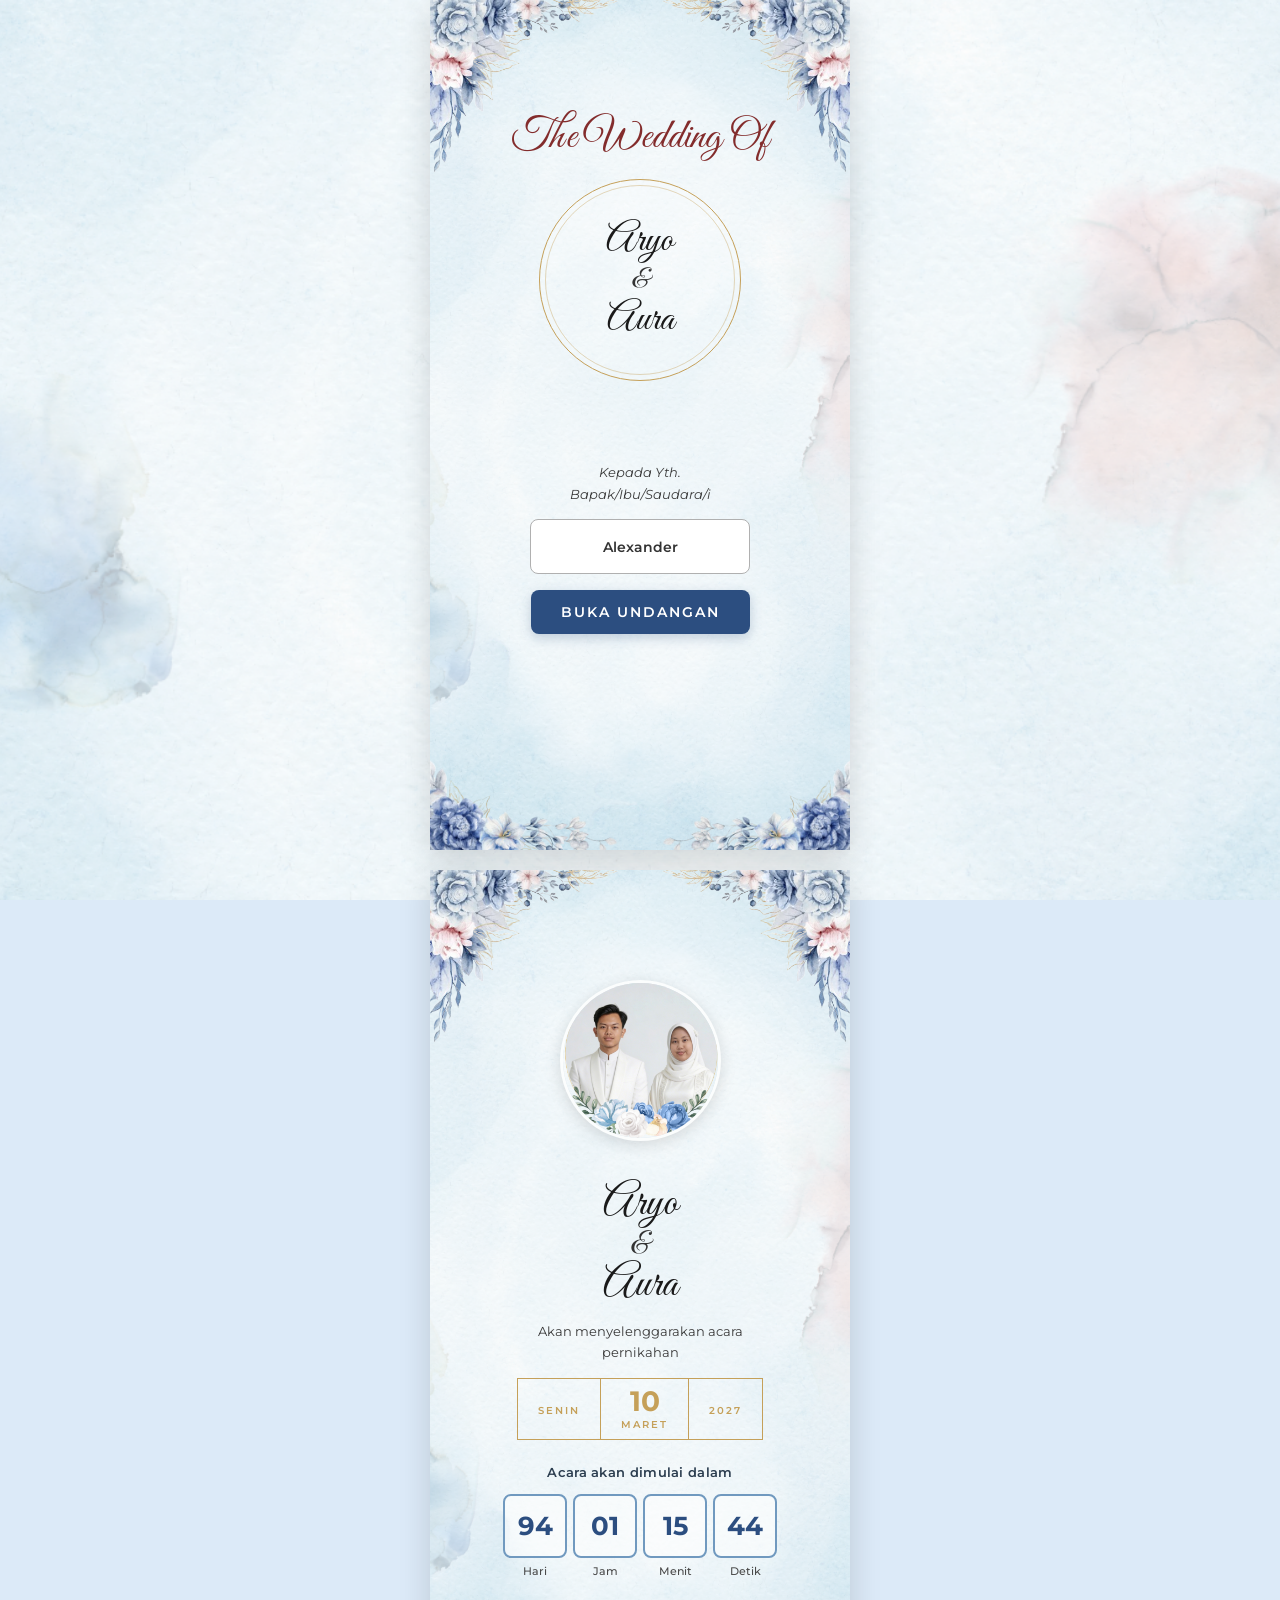
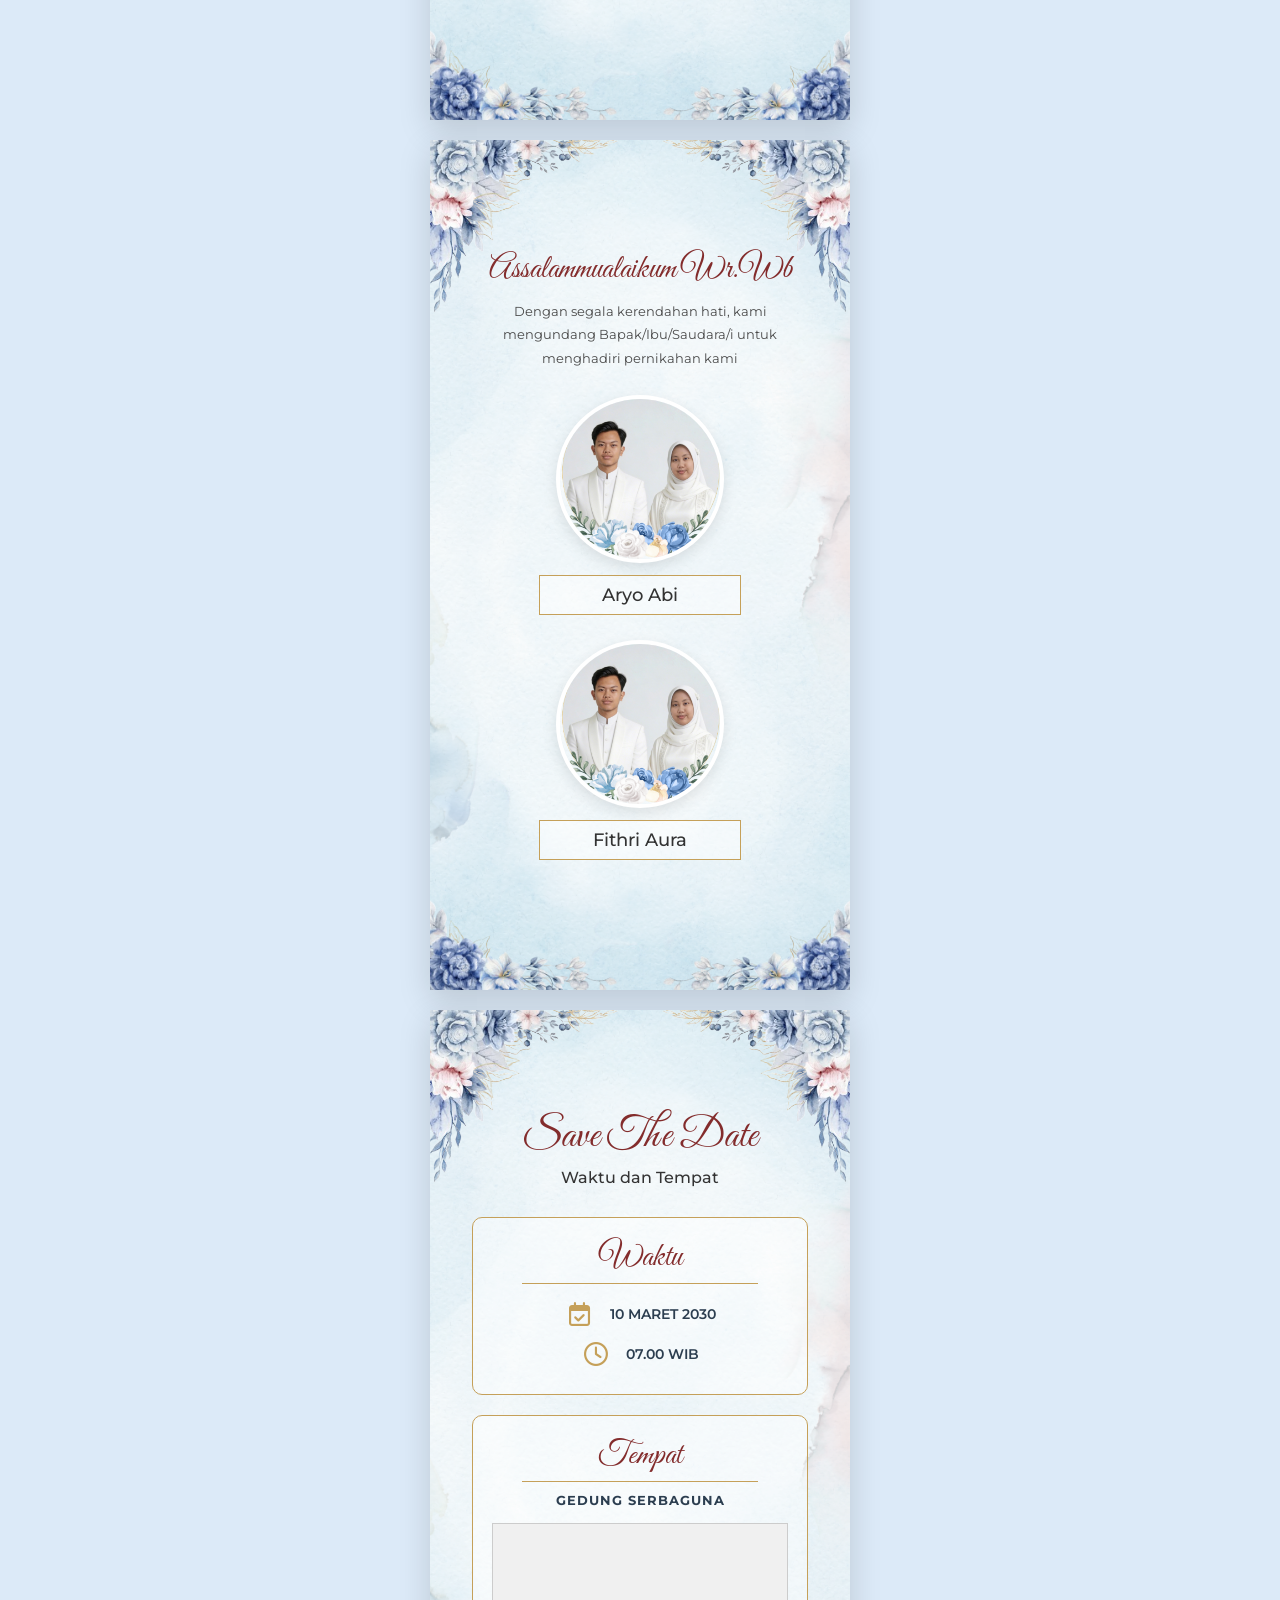
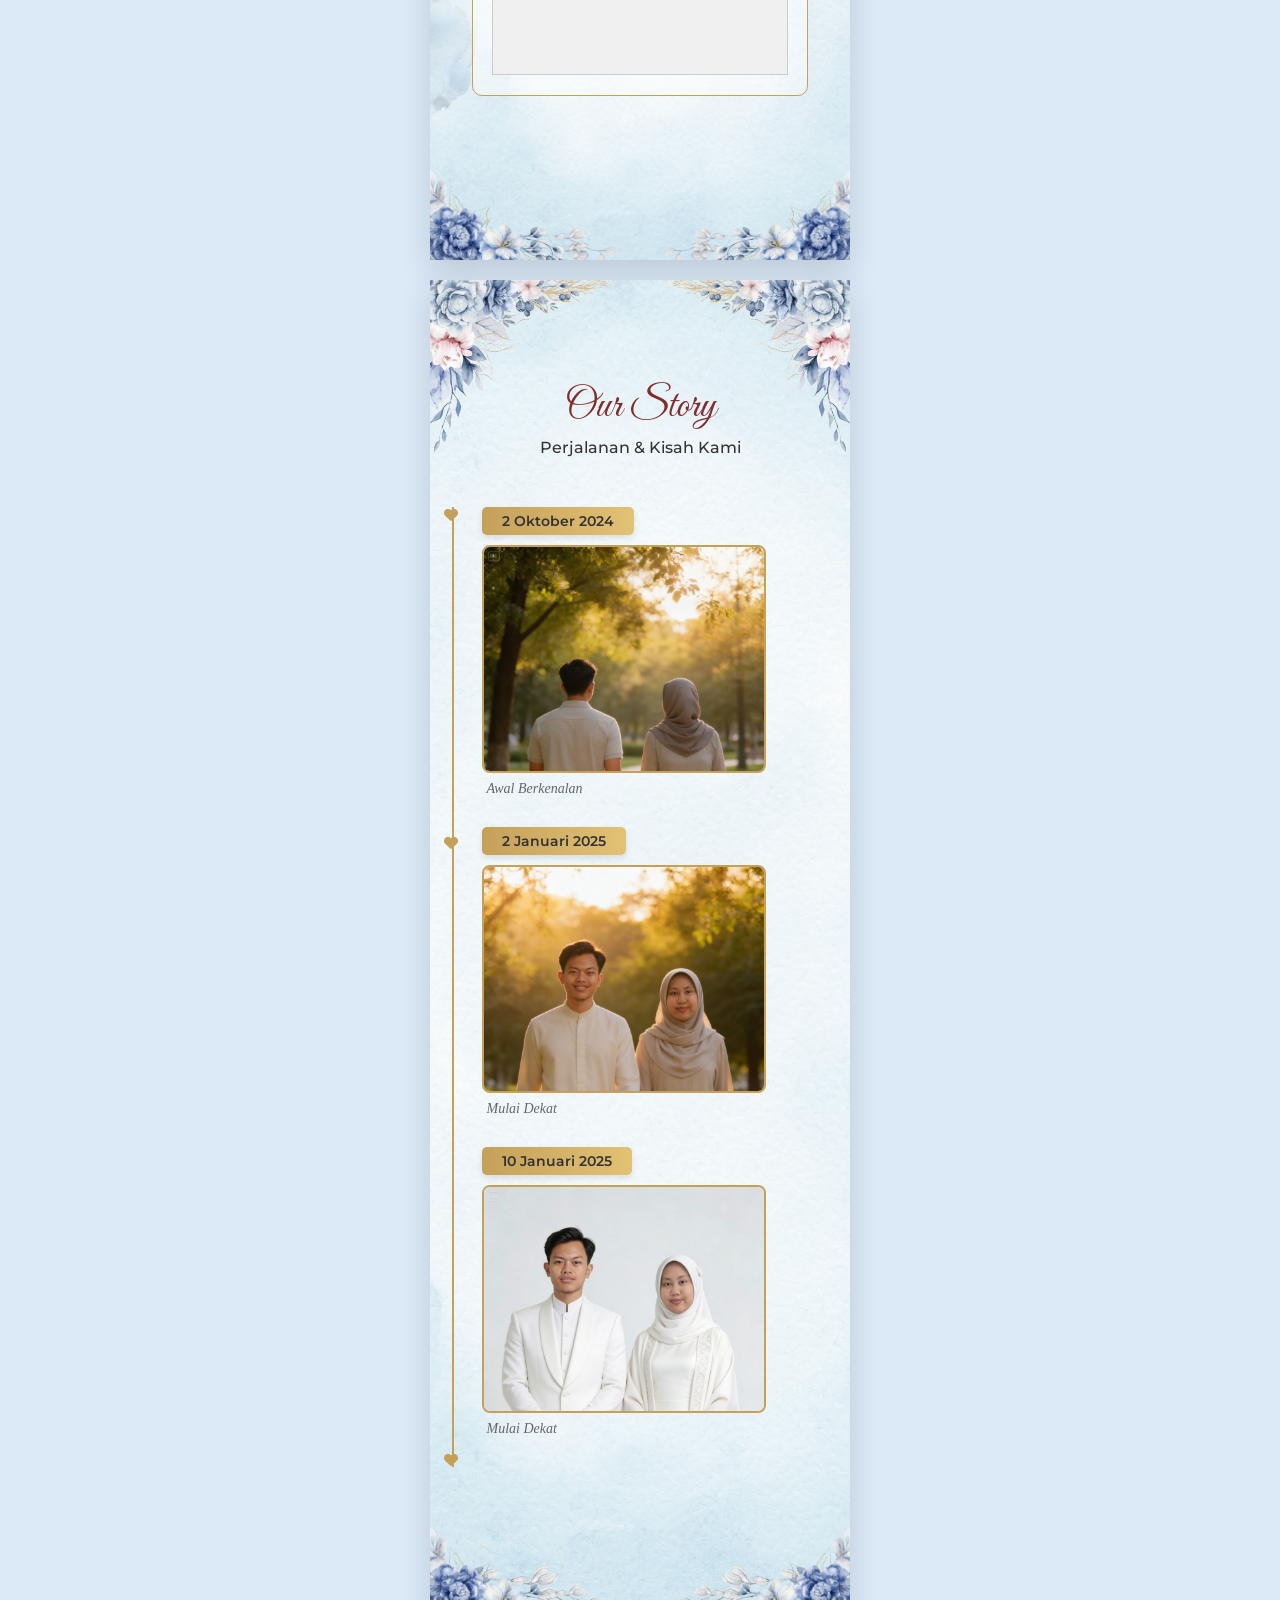
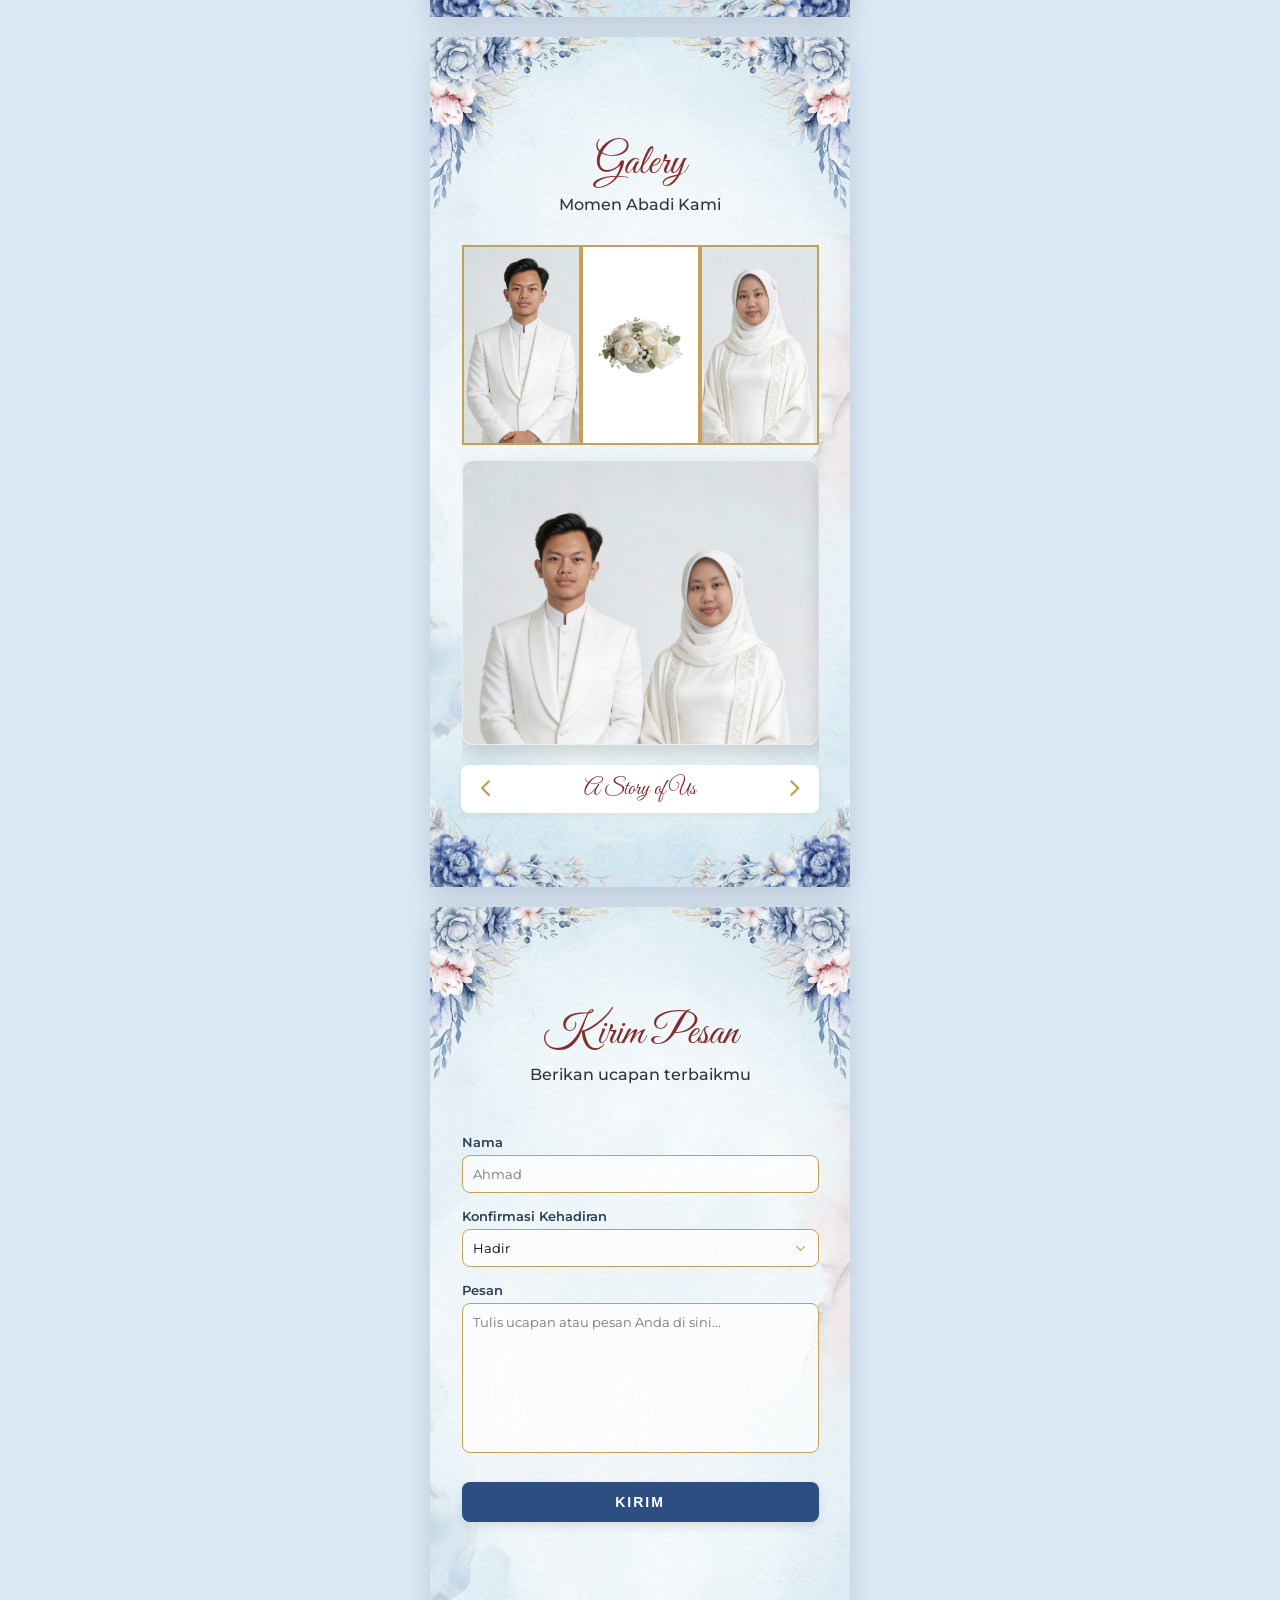
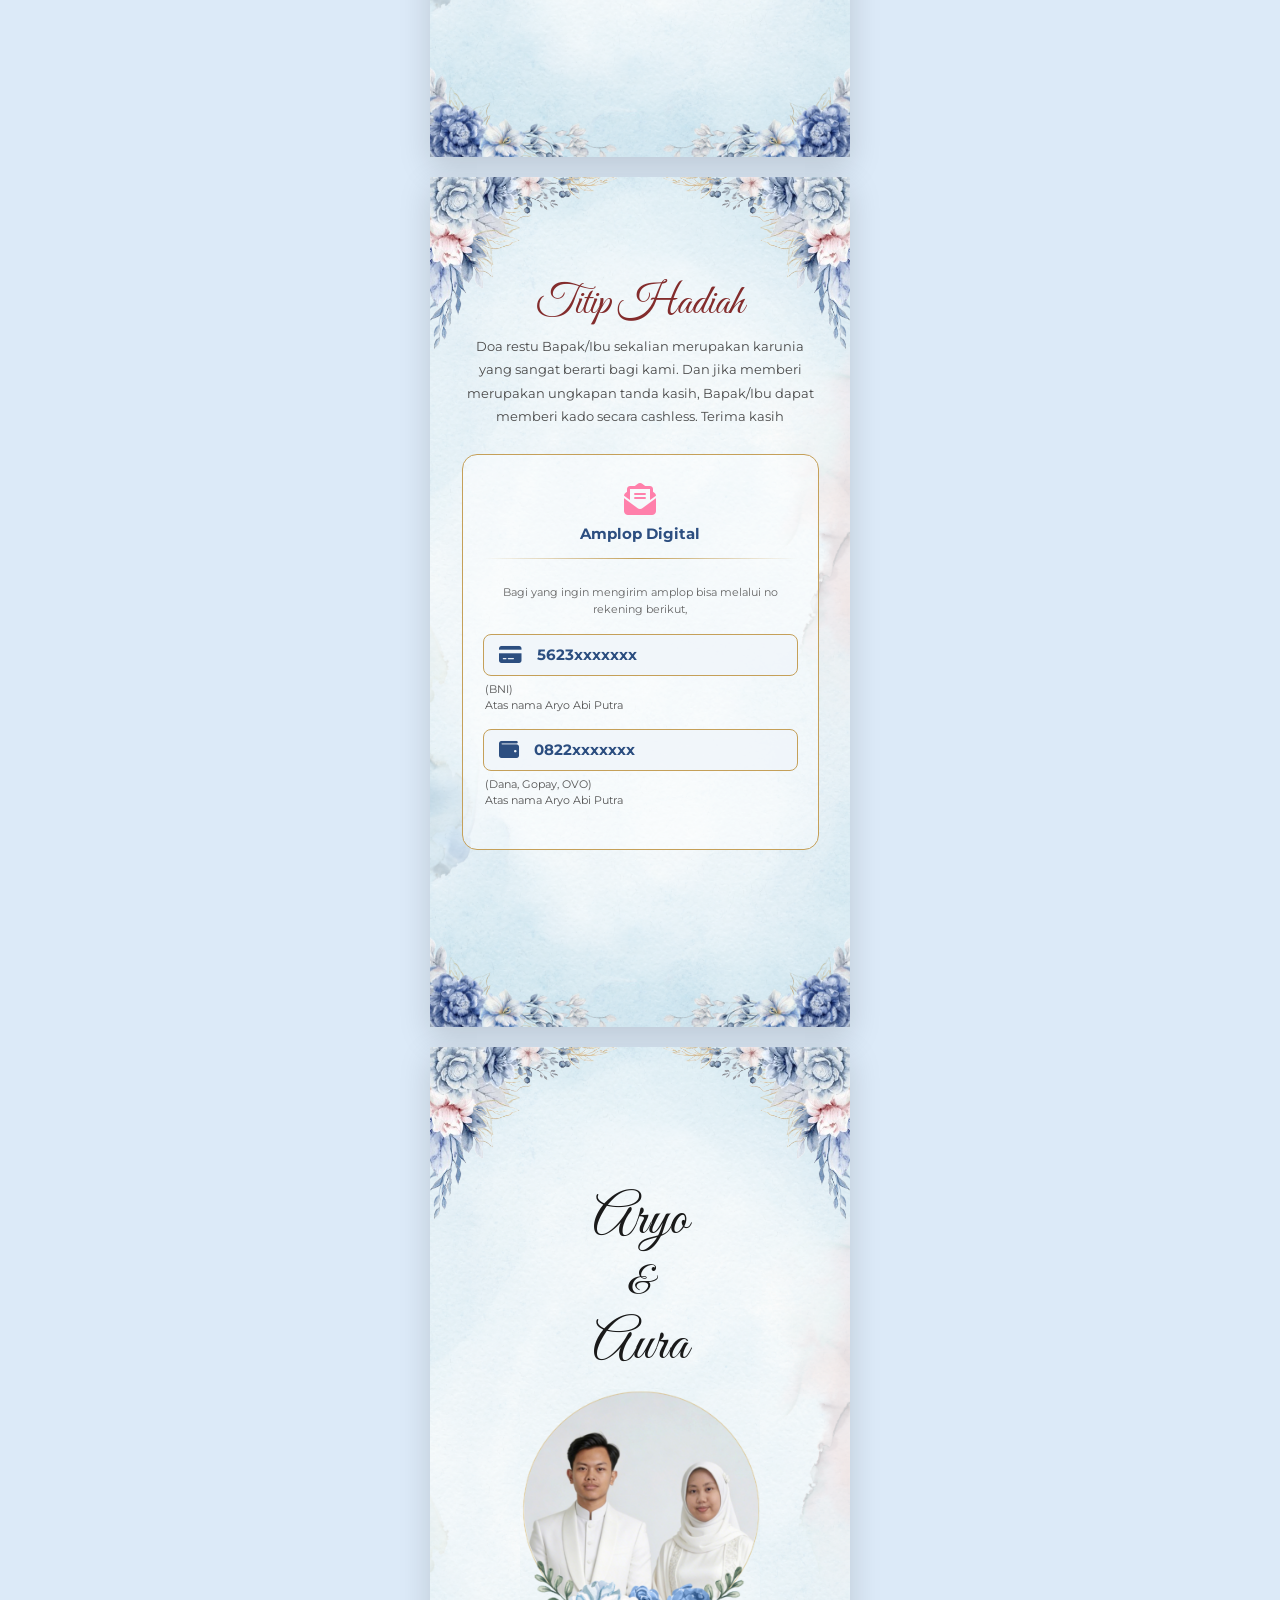
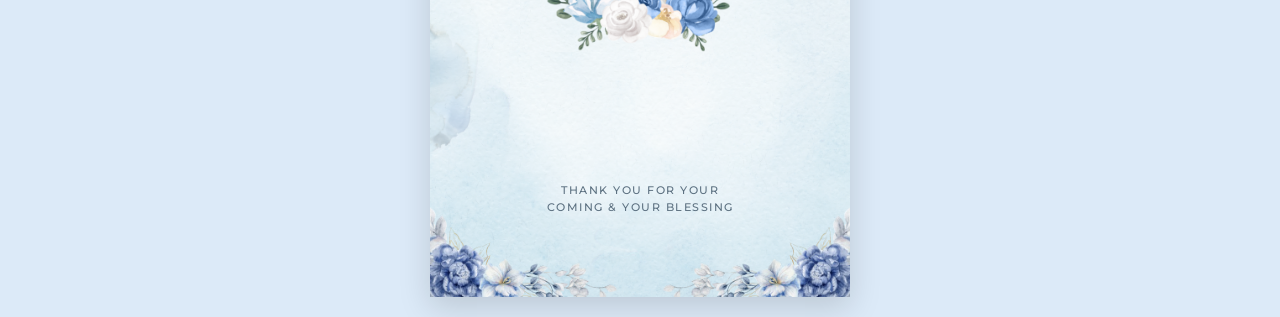
==== commit aa0c8f85: "1" ====
--- a/index.html
+++ b/index.html
@@ -13,6 +13,11 @@
     <link rel="stylesheet" href="https://cdnjs.cloudflare.com/ajax/libs/font-awesome/6.4.0/css/all.min.css">
 
     <style>
+        /* Mengatur scroll bawaan web menjadi lebih mulus */
+        html {
+            scroll-behavior: smooth;
+        }
+
         body {
             margin: 0;
             padding: 0;
@@ -46,6 +51,17 @@
             background-image: url('hiasan/bgdalam.png');
             background-size: cover;
             background-position: center;
+            
+            /* EFEK ANIMASI SCROLL: State awal sebelum di-scroll (Tembus pandang dan agak ke bawah) */
+            opacity: 0;
+            transform: translateY(60px);
+            transition: opacity 0.8s ease-out, transform 0.8s ease-out;
+        }
+
+        /* Class ini akan ditambahkan oleh JS saat kartu masuk ke dalam layar */
+        .card.show-on-scroll {
+            opacity: 1;
+            transform: translateY(0);
         }
 
         .decor-flower {
@@ -127,6 +143,7 @@
             margin-top: 28px;
             z-index: 10;
             position: relative;
+            margin-top: 80px;
         }
 
         .cover-kepada p {
@@ -216,7 +233,7 @@
 
         .cd-names {
             z-index: 10;
-            margin-top: 6px;
+            margin-top: 40px;
             line-height: 1;
         }
 
@@ -271,7 +288,7 @@
             font-family: 'Montserrat', sans-serif;
             font-size: 28px;
             font-weight: 700;
-            color: #2c3e50;
+            color: #c5a059;
             line-height: 1;
         }
 
@@ -336,6 +353,15 @@
             font-weight: 500;
             color: #4a4a4a;
             margin-top: 6px;
+        }
+
+        /* ===================== */
+        /* HALAMAN STORY KHUSUS  */
+        /* ===================== */
+        #halaman-story {
+            height: auto;
+            max-height: none;
+            padding-bottom: 150px;
         }
 
         /* ===================== */
@@ -530,7 +556,7 @@
             position: relative;
             width: 85%;
             margin-top: 20px;
-            padding-left: 30px;
+            padding-left: 40px;
             text-align: left;
             z-index: 10;
         }
@@ -596,22 +622,28 @@
             max-width: 280px;
             border-radius: 8px;
             overflow: hidden;
-            box-shadow: 0 5px 15px rgba(0, 0, 0, 0.15);
             margin-bottom: 8px;
+            border: 2px solid #c5a059;
+            aspect-ratio: 1 / 0.8;
         }
 
         .story-photo-box img {
             width: 100%;
             display: block;
+            object-fit: cover;
         }
 
         .story-caption {
-            font-size: 12px;
+            font-size: 14px;
             color: #666;
             font-style: italic;
+            font-family: 'Times New Roman', Times, serif;
             margin-left: 5px;
         }
 
+        /* ===================== */
+        /* PERUBAHAN CSS GALERI  */
+        /* ===================== */
         .gallery-grid {
             display: grid;
             grid-template-columns: 1fr 1fr 1fr;
@@ -633,19 +665,37 @@
             object-fit: cover;
         }
 
+        .gallery-carousel-container {
+            width: 85%;
+            overflow: hidden;
+            z-index: 10;
+            margin-top: 5px;
+            padding-bottom: 20px;
+        }
+
+        .gallery-carousel-track {
+            display: flex;
+            transition: transform 0.4s ease-in-out;
+            width: 100%;
+        }
+
         .gallery-main {
-            width: 85%;
-            margin-top: 15px;
+            width: 100%;
+            flex-shrink: 0;
+            margin-top: 10px;
             border-radius: 10px;
             overflow: hidden;
             box-shadow: 0 8px 20px rgba(0, 0, 0, 0.15);
-            z-index: 10;
             border: 1px solid #eee;
             aspect-ratio: 1/0.8;
+            background-color: #fff;
+            box-sizing: border-box;
         }
 
         .gallery-main img {
             width: 100%;
+            height: 100%;
+            object-fit: cover;
             display: block;
         }
 
@@ -654,7 +704,7 @@
             justify-content: space-between;
             align-items: center;
             width: 78%;
-            margin-top: 15px;
+            margin-top: 0px;
             background-color: #fff;
             padding: 10px 15px;
             border-radius: 8px;
@@ -672,6 +722,11 @@
             color: #c5a059;
             font-size: 18px;
             cursor: pointer;
+            padding: 5px;
+        }
+
+        .gallery-nav i:hover {
+            color: #832c2c;
         }
 
         .form-container {
@@ -831,6 +886,11 @@
                 box-shadow: none;
                 margin-bottom: 0;
             }
+
+            #halaman-story {
+                height: auto;
+                max-height: none;
+            }
         }
     </style>
 </head>
@@ -850,7 +910,7 @@
             <p>Kepada Yth.</p>
             <p>Bapak/Ibu/Saudara/i</p>
         </div>
-        <div class="cover-guest-name-box">&nbsp;</div>
+        <div class="cover-guest-name-box">Alexander</div>
         <button class="cover-btn-buka">BUKA UNDANGAN</button>
         <img src="hiasan/bungabawah.png" alt="Dekorasi Bunga Bawah" class="decor-flower decor-bottom">
     </div>
@@ -860,87 +920,21 @@
 
         <img src="hiasan/bungaats.png" alt="Dekorasi Bunga Atas" class="decor-flower decor-top">
 
-        <!-- Foto lingkaran + bunga wreath -->
         <div class="cd-photo-wrapper">
             <img src="hiasan/Biru Emas dan Merah Muda Halus Undangan Pernikahan (320 x 667 piksel) (35).png"
                 alt="Foto Pasangan" class="cd-photo-circle">
-            <!-- SVG wreath bunga biru di bawah foto -->
-            <div class="cd-wreath">
-                <svg viewBox="0 0 230 75" xmlns="http://www.w3.org/2000/svg" width="230">
-                    <ellipse cx="22" cy="48" rx="13" ry="6" fill="#7aad8f" transform="rotate(-30 22 48)"
-                        opacity="0.85" />
-                    <ellipse cx="10" cy="40" rx="10" ry="4.5" fill="#5d9474" transform="rotate(-50 10 40)"
-                        opacity="0.75" />
-                    <ellipse cx="36" cy="56" rx="11" ry="4.5" fill="#7aad8f" transform="rotate(-10 36 56)"
-                        opacity="0.8" />
-                    <ellipse cx="208" cy="48" rx="13" ry="6" fill="#7aad8f" transform="rotate(30 208 48)"
-                        opacity="0.85" />
-                    <ellipse cx="220" cy="40" rx="10" ry="4.5" fill="#5d9474" transform="rotate(50 220 40)"
-                        opacity="0.75" />
-                    <ellipse cx="194" cy="56" rx="11" ry="4.5" fill="#7aad8f" transform="rotate(10 194 56)"
-                        opacity="0.8" />
-                    <line x1="50" y1="55" x2="34" y2="43" stroke="#5d9474" stroke-width="1.2" opacity="0.7" />
-                    <line x1="180" y1="55" x2="196" y2="43" stroke="#5d9474" stroke-width="1.2" opacity="0.7" />
-                    <circle cx="68" cy="45" r="15" fill="#5b7fa6" opacity="0.88" />
-                    <circle cx="68" cy="45" r="11" fill="#7099bf" />
-                    <circle cx="68" cy="45" r="6.5" fill="#8cb3d9" />
-                    <circle cx="68" cy="45" r="3" fill="#aaccee" />
-                    <ellipse cx="54" cy="38" rx="9" ry="5.5" fill="#5b7fa6" transform="rotate(-20 54 38)"
-                        opacity="0.82" />
-                    <ellipse cx="82" cy="38" rx="9" ry="5.5" fill="#5b7fa6" transform="rotate(20 82 38)"
-                        opacity="0.82" />
-                    <ellipse cx="68" cy="31" rx="8" ry="5.5" fill="#7099bf" opacity="0.78" />
-                    <ellipse cx="58" cy="57" rx="8" ry="4.5" fill="#5b7fa6" transform="rotate(15 58 57)"
-                        opacity="0.72" />
-                    <ellipse cx="78" cy="57" rx="8" ry="4.5" fill="#5b7fa6" transform="rotate(-15 78 57)"
-                        opacity="0.72" />
-                    <circle cx="115" cy="40" r="14" fill="#e8e0d0" opacity="0.95" />
-                    <circle cx="115" cy="40" r="10" fill="#f2ece0" />
-                    <circle cx="115" cy="40" r="5.5" fill="#f8f4ec" />
-                    <circle cx="115" cy="40" r="2.5" fill="#fff" />
-                    <ellipse cx="102" cy="32" rx="8" ry="5" fill="#e8e0d0" transform="rotate(-18 102 32)"
-                        opacity="0.83" />
-                    <ellipse cx="128" cy="32" rx="8" ry="5" fill="#e8e0d0" transform="rotate(18 128 32)"
-                        opacity="0.83" />
-                    <ellipse cx="115" cy="27" rx="7" ry="5" fill="#f2ece0" opacity="0.78" />
-                    <ellipse cx="105" cy="51" rx="7" ry="4" fill="#e8e0d0" transform="rotate(12 105 51)"
-                        opacity="0.72" />
-                    <ellipse cx="125" cy="51" rx="7" ry="4" fill="#e8e0d0" transform="rotate(-12 125 51)"
-                        opacity="0.72" />
-                    <circle cx="162" cy="45" r="15" fill="#5b7fa6" opacity="0.88" />
-                    <circle cx="162" cy="45" r="11" fill="#7099bf" />
-                    <circle cx="162" cy="45" r="6.5" fill="#8cb3d9" />
-                    <circle cx="162" cy="45" r="3" fill="#aaccee" />
-                    <ellipse cx="148" cy="38" rx="9" ry="5.5" fill="#5b7fa6" transform="rotate(-20 148 38)"
-                        opacity="0.82" />
-                    <ellipse cx="176" cy="38" rx="9" ry="5.5" fill="#5b7fa6" transform="rotate(20 176 38)"
-                        opacity="0.82" />
-                    <ellipse cx="162" cy="31" rx="8" ry="5.5" fill="#7099bf" opacity="0.78" />
-                    <ellipse cx="152" cy="57" rx="8" ry="4.5" fill="#5b7fa6" transform="rotate(15 152 57)"
-                        opacity="0.72" />
-                    <ellipse cx="172" cy="57" rx="8" ry="4.5" fill="#5b7fa6" transform="rotate(-15 172 57)"
-                        opacity="0.72" />
-                    <circle cx="92" cy="60" r="5.5" fill="#e8c97a" opacity="0.85" />
-                    <circle cx="92" cy="60" r="2.2" fill="#f5dfa0" />
-                    <circle cx="138" cy="60" r="5.5" fill="#e8c97a" opacity="0.85" />
-                    <circle cx="138" cy="60" r="2.2" fill="#f5dfa0" />
-                </svg>
-            </div>
-        </div>
-
-        <!-- Nama pasangan -->
+        </div>
+
         <div class="cd-names">
             <span class="cd-name-script">Aryo</span>
             <span class="cd-amp">&amp;</span>
             <span class="cd-name-script">Aura</span>
         </div>
 
-        <!-- Teks undangan -->
         <div class="cd-will-hold">
             Akan menyelenggarakan acara<br>pernikahan
         </div>
 
-        <!-- Display tanggal: SENIN | 10 MARET | 2030 -->
         <div class="cd-date-display">
             <div class="cd-date-cell">
                 <div class="cd-date-sub">SENIN</div>
@@ -954,10 +948,8 @@
             </div>
         </div>
 
-        <!-- Label countdown -->
         <div class="cd-countdown-label">Acara akan dimulai dalam</div>
 
-        <!-- Kotak countdown -->
         <div class="cd-countdown-boxes">
             <div class="cd-box">
                 <div class="cd-box-inner">
@@ -989,7 +981,7 @@
 
     </div>
 
-    <!-- Halaman 3 -->
+    <!-- Halaman 3 (Ucapan)-->
     <div class="card">
         <img src="hiasan/bungaats.png" alt="Dekorasi Bunga Atas" class="decor-flower decor-top">
         <div class="greeting">Assalammualaikum Wr.Wb</div>
@@ -1011,7 +1003,7 @@
         <img src="hiasan/bungabawah.png" alt="Dekorasi Bunga Bawah" class="decor-flower decor-bottom">
     </div>
 
-    <!-- Halaman 4 -->
+    <!-- Halaman 4 (Peta) -->
     <div class="card">
         <img src="hiasan/bungaats.png" alt="Dekorasi Bunga Atas" class="decor-flower decor-top">
         <div class="page-title">Save The Date</div>
@@ -1032,15 +1024,18 @@
                 <div class="info-box-title">Tempat</div>
                 <div class="location-name">GEDUNG SERBAGUNA</div>
                 <div class="map-wrapper">
-                    <img src="https://via.placeholder.com/400x200?text=Map+Location" alt="Peta Lokasi">
+                    <iframe
+                        src="https://www.google.com/maps/embed?pb=!1m18!1m12!1m3!1d3989.6782914978703!2d101.3768487!3d0.4800329999999989!2m3!1f0!2f0!3f0!3m2!1i1024!2i768!4f13.1!3m3!1m2!1s0x31d5a853dac0e9dd%3A0x342428dc6336f4e9!2sFakultas%20Teknik%20(FT)%20-%20Unri!5e0!3m2!1sid!2sid!4v1774632634173!5m2!1sid!2sid"
+                        width="600" height="450" style="border:0;" allowfullscreen="" loading="lazy"
+                        referrerpolicy="no-referrer-when-downgrade"></iframe>
                 </div>
             </div>
         </div>
         <img src="hiasan/bungabawah.png" alt="Dekorasi Bunga Bawah" class="decor-flower decor-bottom">
     </div>
 
-    <!-- Halaman 5 (Our Story)-->
-    <div class="card">
+    <!-- Halaman 5 (Our Story) -->
+    <div class="card" id="halaman-story">
         <img src="hiasan/bungaats.png" alt="Dekorasi Bunga Atas" class="decor-flower decor-top">
         <div class="page-title">Our Story</div>
         <div class="page-subtitle">Perjalanan & Kisah Kami</div>
@@ -1051,24 +1046,21 @@
             <div class="story-item">
                 <div class="story-date">2 Oktober 2024</div>
                 <div class="story-photo-box">
-                    <img src="hiasan/Biru Emas dan Merah Muda Halus Undangan Pernikahan (320 x 667 piksel) (35).png"
-                        alt="Awal Berkenalan">
+                    <img src="gambar/story1.jpeg" alt="Awal Berkenalan">
                 </div>
                 <div class="story-caption">Awal Berkenalan</div>
             </div>
             <div class="story-item">
                 <div class="story-date">2 Januari 2025</div>
                 <div class="story-photo-box">
-                    <img src="hiasan/Biru Emas dan Merah Muda Halus Undangan Pernikahan (320 x 667 piksel) (35).png"
-                        alt="Mulai Dekat">
+                    <img src="gambar/story2.jpeg" alt="Mulai Dekat">
                 </div>
                 <div class="story-caption">Mulai Dekat</div>
             </div>
             <div class="story-item">
                 <div class="story-date">10 Januari 2025</div>
                 <div class="story-photo-box">
-                    <img src="hiasan/Biru Emas dan Merah Muda Halus Undangan Pernikahan (320 x 667 piksel) (35).png"
-                        alt="Mulai Dekat">
+                    <img src="gambar/galeri3.jpeg" alt="Mulai Dekat">
                 </div>
                 <div class="story-caption">Mulai Dekat</div>
             </div>
@@ -1083,27 +1075,41 @@
         <div class="page-subtitle">Momen Abadi Kami</div>
         <div class="gallery-grid">
             <div class="gallery-item">
-                <img src="hiasan/Biru Emas dan Merah Muda Halus Undangan Pernikahan (320 x 667 piksel) (35).png"
-                    alt="Galeri 1">
+                <img src="gambar/galeri1.jpeg" alt="Galeri 1">
+            </div>
+            <div class="gallery-item"">
+                <img src=" hiasan/bungaputih.png" alt="Galeri 2" style="height: fit-content; margin-top: 38px;">
             </div>
             <div class="gallery-item">
-                <img src="hiasan/Biru Emas dan Merah Muda Halus Undangan Pernikahan (320 x 667 piksel) (35).png"
-                    alt="Galeri 2">
-            </div>
-            <div class="gallery-item">
-                <img src="hiasan/Biru Emas dan Merah Muda Halus Undangan Pernikahan (320 x 667 piksel) (35).png"
-                    alt="Galeri 3">
-            </div>
-        </div>
-        <div class="gallery-main">
-            <img src="hiasan/Biru Emas dan Merah Muda Halus Undangan Pernikahan (320 x 667 piksel) (35).png"
-                alt="Foto Utama">
-        </div>
+                <img src="gambar/galeri2.jpeg" alt="Galeri 3">
+            </div>
+        </div>
+
+        <!-- CAROUSEL KOTAK GAMBAR UTAMA -->
+        <div class="gallery-carousel-container">
+            <div class="gallery-carousel-track" id="gallery-slider">
+
+                <!-- Kotak Card 1 -->
+                <div class="gallery-main">
+                    <img src="gambar/galeri3 copy.jpeg" alt="Foto Utama 1">
+                </div>
+
+                <!-- Kotak Card 2 -->
+                <div class="gallery-main">
+                    <img src="gambar/galeri4.jpeg" alt="Foto Utama 2">
+                </div>
+
+
+            </div>
+        </div>
+
+        <!-- TOMBOL NAVBAR BAWAH KIRI-KANAN -->
         <div class="gallery-nav">
-            <i class="fa-solid fa-chevron-left"></i>
+            <i class="fa-solid fa-chevron-left" id="prev-gallery"></i>
             <span>A Story of Us</span>
-            <i class="fa-solid fa-chevron-right"></i>
-        </div>
+            <i class="fa-solid fa-chevron-right" id="next-gallery"></i>
+        </div>
+
         <img src="hiasan/bungabawah.png" alt="Dekorasi Bunga Bawah" class="decor-flower decor-bottom">
     </div>
 
@@ -1220,6 +1226,67 @@
 
         updateCountdown();
         setInterval(updateCountdown, 1000);
+
+        // ==========================
+        // LOGIKA SLIDER GALERI
+        // ==========================
+        const slider = document.getElementById('gallery-slider');
+        const prevBtn = document.getElementById('prev-gallery');
+        const nextBtn = document.getElementById('next-gallery');
+        let currentSlideIndex = 0;
+
+        function updateSliderPosition() {
+            slider.style.transform = `translateX(-${currentSlideIndex * 100}%)`;
+        }
+
+        nextBtn.addEventListener('click', () => {
+            const totalSlides = slider.children.length;
+            if (currentSlideIndex < totalSlides - 1) {
+                currentSlideIndex++;
+            } else {
+                currentSlideIndex = 0;
+            }
+            updateSliderPosition();
+        });
+
+        prevBtn.addEventListener('click', () => {
+            const totalSlides = slider.children.length;
+            if (currentSlideIndex > 0) {
+                currentSlideIndex--;
+            } else {
+                currentSlideIndex = totalSlides - 1;
+            }
+            updateSliderPosition();
+        });
+
+        // ==========================
+        // LOGIKA ANIMASI SCROLL (FADE IN CARDS)
+        // ==========================
+        // Ini akan mengawasi kapan class .card muncul di layar
+        const observerOptions = {
+            root: null,
+            rootMargin: '0px',
+            threshold: 0.15 // Kartu akan memunculkan animasi jika sudah terlihat 15% bagiannya
+        };
+
+        const scrollObserver = new IntersectionObserver((entries, observer) => {
+            entries.forEach(entry => {
+                // Jika bagian kartu sudah menyentuh layar / terlihat
+                if (entry.isIntersecting) {
+                    entry.target.classList.add('show-on-scroll');
+                } else {
+                    // Biarkan elemen di-hide lagi ketika keluar dari layar
+                    // (Hapus else ini jika ingin animasinya hanya jalan 1x selamanya)
+                    entry.target.classList.remove('show-on-scroll');
+                }
+            });
+        }, observerOptions);
+
+        // Pasang pengawas (observer) ke semua elemen ber-class .card
+        const allCards = document.querySelectorAll('.card');
+        allCards.forEach(card => {
+            scrollObserver.observe(card);
+        });
     </script>
 
 </body>
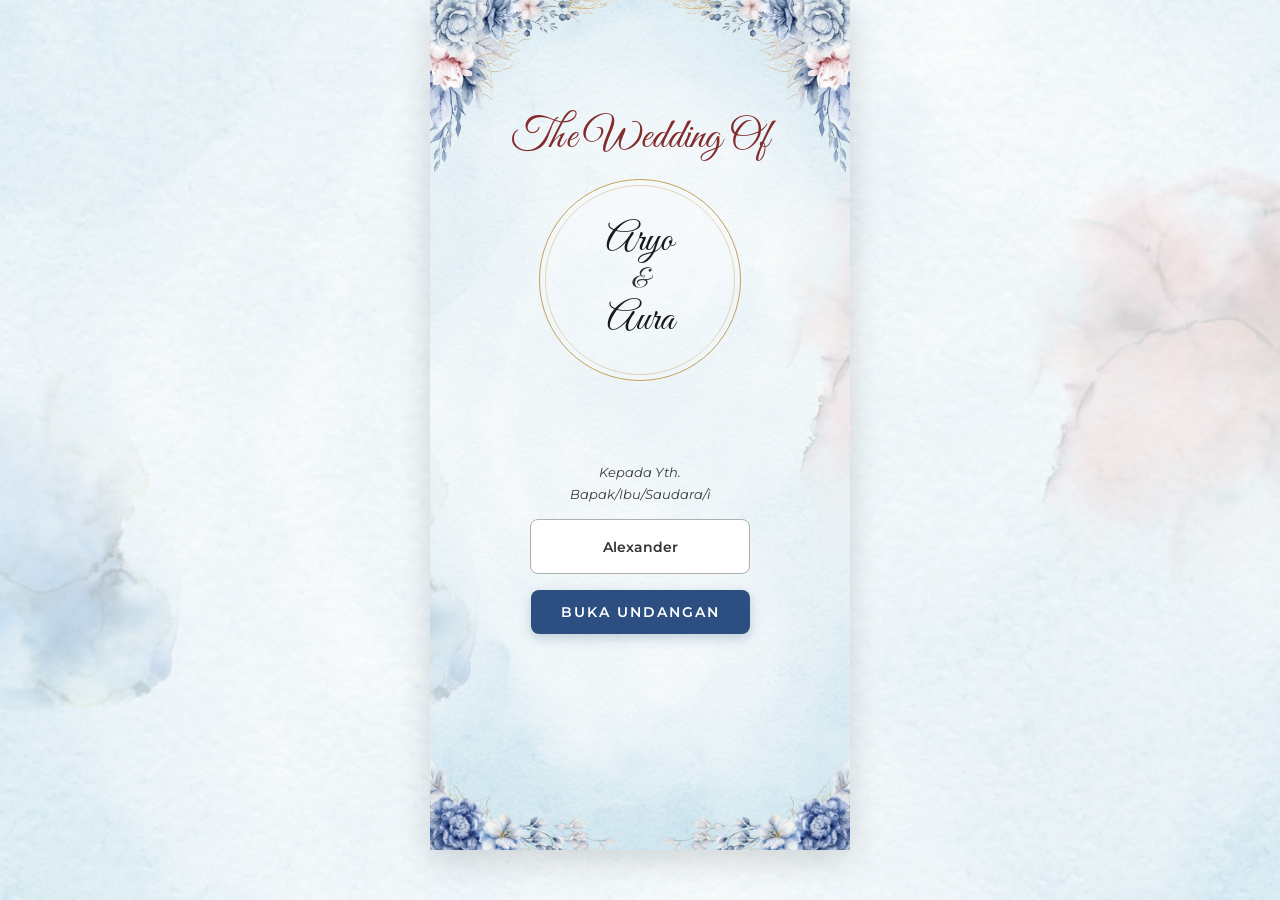
==== commit 8aeb13c5: "tambahkan backsound" ====
--- a/index.html
+++ b/index.html
@@ -31,6 +31,7 @@
             background-size: cover;
             background-position: center;
             background-attachment: fixed;
+            overflow-x: hidden;
         }
 
         .card {
@@ -52,16 +53,15 @@
             background-size: cover;
             background-position: center;
             
-            /* EFEK ANIMASI SCROLL: State awal sebelum di-scroll (Tembus pandang dan agak ke bawah) */
+            /* EFEK ANIMASI POPUP SMOOTH (Fade In Scale) */
             opacity: 0;
-            transform: translateY(60px);
-            transition: opacity 0.8s ease-out, transform 0.8s ease-out;
-        }
-
-        /* Class ini akan ditambahkan oleh JS saat kartu masuk ke dalam layar */
+            transform: scale(0.85) translateY(40px);
+            transition: opacity 0.7s ease-out, transform 0.7s cubic-bezier(0.175, 0.885, 0.32, 1.275);
+        }
+
         .card.show-on-scroll {
             opacity: 1;
-            transform: translateY(0);
+            transform: scale(1) translateY(0);
         }
 
         .decor-flower {
@@ -189,12 +189,65 @@
             z-index: 10;
             position: relative;
             margin-top: 16px;
-            transition: background 0.3s;
+            transition: background 0.3s, transform 0.2s;
             font-family: 'Montserrat', sans-serif;
         }
 
         .cover-btn-buka:hover {
             background-color: #1a3355;
+        }
+        
+        .cover-btn-buka:active {
+            transform: scale(0.95);
+        }
+
+        /* WRAPPER ISI UNDANGAN AGAR BISA DISEMBUNYIKAN */
+        #isi-undangan {
+            width: 100%;
+            display: flex;
+            flex-direction: column;
+            align-items: center;
+        }
+
+        .sembunyi {
+            display: none !important;
+        }
+
+        /* ===================== */
+        /* TOMBOL MUSIK FLOATING */
+        /* ===================== */
+        .music-control {
+            position: fixed;
+            bottom: 30px;
+            right: 30px; /* Jika mau di kiri ubah right jadi left: 30px; */
+            width: 45px;
+            height: 45px;
+            background-color: #c5a059;
+            color: #fff;
+            border-radius: 50%;
+            display: flex;
+            justify-content: center;
+            align-items: center;
+            font-size: 20px;
+            box-shadow: 0 4px 10px rgba(0, 0, 0, 0.3);
+            cursor: pointer;
+            z-index: 9999; /* Agar selalu ada di paling depan */
+            transition: all 0.3s ease;
+        }
+
+        .music-control:active {
+            transform: scale(0.9);
+        }
+
+        /* Animasi kaset berputar */
+        @keyframes spin {
+            100% {
+                transform: rotate(360deg);
+            }
+        }
+
+        .spin-anim {
+            animation: spin 3s linear infinite;
         }
 
         /* ===================== */
@@ -263,7 +316,6 @@
             line-height: 1.6;
         }
 
-        /* Display tanggal */
         .cd-date-display {
             display: flex;
             align-items: stretch;
@@ -302,7 +354,6 @@
             margin-top: 3px;
         }
 
-        /* Label countdown */
         .cd-countdown-label {
             font-family: 'Montserrat', sans-serif;
             font-size: 13px;
@@ -313,7 +364,6 @@
             letter-spacing: 0.3px;
         }
 
-        /* Kotak-kotak countdown */
         .cd-countdown-boxes {
             display: flex;
             gap: 10px;
@@ -897,8 +947,18 @@
 
 <body>
 
+    <!-- FILE AUDIO UNTUK BACKGROUND MUSIK (Jangan Lupa Ganti SRC nya) -->
+    <audio id="bg-music" loop>
+        <source src="backsound.mp3".mp3" type="audio/mpeg">
+    </audio>
+
+    <!-- TOMBOL MUSIK FLOATING -->
+    <div id="music-control" class="music-control sembunyi">
+        <i class="fa-solid fa-compact-disc" id="music-icon"></i>
+    </div>
+
     <!-- HALAMAN 1 (COVER) -->
-    <div class="card" id="halaman-cover">
+    <div class="card" id="halaman-cover" style="opacity: 1; transform: scale(1) translateY(0);">
         <img src="hiasan/bungaats.png" alt="Dekorasi Bunga Atas" class="decor-flower decor-top">
         <div class="cover-the-wedding-of">The Wedding Of</div>
         <div class="cover-circle-frame">
@@ -915,290 +975,348 @@
         <img src="hiasan/bungabawah.png" alt="Dekorasi Bunga Bawah" class="decor-flower decor-bottom">
     </div>
 
-    <!-- HALAMAN 2 (COUNTDOWN) -->
-    <div class="card" id="halaman-countdown">
-
-        <img src="hiasan/bungaats.png" alt="Dekorasi Bunga Atas" class="decor-flower decor-top">
-
-        <div class="cd-photo-wrapper">
-            <img src="hiasan/Biru Emas dan Merah Muda Halus Undangan Pernikahan (320 x 667 piksel) (35).png"
-                alt="Foto Pasangan" class="cd-photo-circle">
+    <!-- WRAPPER ISI UNDANGAN (DISEMBUNYIKAN SEBELUM TOMBOL DITEKAN) -->
+    <div id="isi-undangan" class="sembunyi">
+
+        <!-- HALAMAN 2 (COUNTDOWN) -->
+        <div class="card" id="halaman-countdown">
+
+            <img src="hiasan/bungaats.png" alt="Dekorasi Bunga Atas" class="decor-flower decor-top">
+
+            <div class="cd-photo-wrapper">
+                <img src="hiasan/Biru Emas dan Merah Muda Halus Undangan Pernikahan (320 x 667 piksel) (35).png"
+                    alt="Foto Pasangan" class="cd-photo-circle">
+            </div>
+
+            <div class="cd-names">
+                <span class="cd-name-script">Aryo</span>
+                <span class="cd-amp">&amp;</span>
+                <span class="cd-name-script">Aura</span>
+            </div>
+
+            <div class="cd-will-hold">
+                Akan menyelenggarakan acara<br>pernikahan
+            </div>
+
+            <div class="cd-date-display">
+                <div class="cd-date-cell">
+                    <div class="cd-date-sub">SENIN</div>
+                </div>
+                <div class="cd-date-cell">
+                    <div class="cd-date-main">10</div>
+                    <div class="cd-date-sub">MARET</div>
+                </div>
+                <div class="cd-date-cell">
+                    <div class="cd-date-sub">2027</div>
+                </div>
+            </div>
+
+            <div class="cd-countdown-label">Acara akan dimulai dalam</div>
+
+            <div class="cd-countdown-boxes">
+                <div class="cd-box">
+                    <div class="cd-box-inner">
+                        <span class="cd-box-number" id="cd-hari">00</span>
+                    </div>
+                    <div class="cd-box-label">Hari</div>
+                </div>
+                <div class="cd-box">
+                    <div class="cd-box-inner">
+                        <span class="cd-box-number" id="cd-jam">00</span>
+                    </div>
+                    <div class="cd-box-label">Jam</div>
+                </div>
+                <div class="cd-box">
+                    <div class="cd-box-inner">
+                        <span class="cd-box-number" id="cd-menit">00</span>
+                    </div>
+                    <div class="cd-box-label">Menit</div>
+                </div>
+                <div class="cd-box">
+                    <div class="cd-box-inner">
+                        <span class="cd-box-number" id="cd-detik">00</span>
+                    </div>
+                    <div class="cd-box-label">Detik</div>
+                </div>
+            </div>
+
+            <img src="hiasan/bungabawah.png" alt="Dekorasi Bunga Bawah" class="decor-flower decor-bottom">
+
         </div>
 
-        <div class="cd-names">
-            <span class="cd-name-script">Aryo</span>
-            <span class="cd-amp">&amp;</span>
-            <span class="cd-name-script">Aura</span>
+        <!-- Halaman 3 (Ucapan)-->
+        <div class="card">
+            <img src="hiasan/bungaats.png" alt="Dekorasi Bunga Atas" class="decor-flower decor-top">
+            <div class="greeting">Assalammualaikum Wr.Wb</div>
+            <div class="invitation-text">
+                Dengan segala kerendahan hati, kami mengundang Bapak/Ibu/Saudara/i untuk menghadiri pernikahan kami
+            </div>
+            <div class="profile-container">
+                <div class="profile-box">
+                    <img src="hiasan/Biru Emas dan Merah Muda Halus Undangan Pernikahan (320 x 667 piksel) (35).png"
+                        alt="Aryo Abi" class="profile-img-circle">
+                    <div class="name-box">Aryo Abi</div>
+                </div>
+                <div class="profile-box">
+                    <img src="hiasan/Biru Emas dan Merah Muda Halus Undangan Pernikahan (320 x 667 piksel) (35).png"
+                        alt="Fithri Aura" class="profile-img-circle">
+                    <div class="name-box">Fithri Aura</div>
+                </div>
+            </div>
+            <img src="hiasan/bungabawah.png" alt="Dekorasi Bunga Bawah" class="decor-flower decor-bottom">
         </div>
 
-        <div class="cd-will-hold">
-            Akan menyelenggarakan acara<br>pernikahan
+        <!-- Halaman 4 (Peta) -->
+        <div class="card">
+            <img src="hiasan/bungaats.png" alt="Dekorasi Bunga Atas" class="decor-flower decor-top">
+            <div class="page-title">Save The Date</div>
+            <div class="page-subtitle">Waktu dan Tempat</div>
+            <div class="info-card-container">
+                <div class="info-box">
+                    <div class="info-box-title">Waktu</div>
+                    <div class="info-item">
+                        <i class="fa-regular fa-calendar-check"></i>
+                        <span>10 MARET 2030</span>
+                    </div>
+                    <div class="info-item">
+                        <i class="fa-regular fa-clock"></i>
+                        <span>07.00 WIB</span>
+                    </div>
+                </div>
+                <div class="info-box">
+                    <div class="info-box-title">Tempat</div>
+                    <div class="location-name">GEDUNG SERBAGUNA</div>
+                    <div class="map-wrapper">
+                        <iframe
+                            src="https://www.google.com/maps/embed?pb=!1m18!1m12!1m3!1d3989.6782914978703!2d101.3768487!3d0.4800329999999989!2m3!1f0!2f0!3f0!3m2!1i1024!2i768!4f13.1!3m3!1m2!1s0x31d5a853dac0e9dd%3A0x342428dc6336f4e9!2sFakultas%20Teknik%20(FT)%20-%20Unri!5e0!3m2!1sid!2sid!4v1774632634173!5m2!1sid!2sid"
+                            width="600" height="450" style="border:0;" allowfullscreen="" loading="lazy"
+                            referrerpolicy="no-referrer-when-downgrade"></iframe>
+                    </div>
+                </div>
+            </div>
+            <img src="hiasan/bungabawah.png" alt="Dekorasi Bunga Bawah" class="decor-flower decor-bottom">
         </div>
 
-        <div class="cd-date-display">
-            <div class="cd-date-cell">
-                <div class="cd-date-sub">SENIN</div>
-            </div>
-            <div class="cd-date-cell">
-                <div class="cd-date-main">10</div>
-                <div class="cd-date-sub">MARET</div>
-            </div>
-            <div class="cd-date-cell">
-                <div class="cd-date-sub">2027</div>
-            </div>
+        <!-- Halaman 5 (Our Story) -->
+        <div class="card" id="halaman-story">
+            <img src="hiasan/bungaats.png" alt="Dekorasi Bunga Atas" class="decor-flower decor-top">
+            <div class="page-title">Our Story</div>
+            <div class="page-subtitle">Perjalanan & Kisah Kami</div>
+            <div class="story-container">
+                <div class="timeline-line">
+                    <i class="fa-solid fa-heart heart-marker" style="top: 35%;"></i>
+                </div>
+                <div class="story-item">
+                    <div class="story-date">2 Oktober 2024</div>
+                    <div class="story-photo-box">
+                        <img src="gambar/story1.jpeg" alt="Awal Berkenalan">
+                    </div>
+                    <div class="story-caption">Awal Berkenalan</div>
+                </div>
+                <div class="story-item">
+                    <div class="story-date">2 Januari 2025</div>
+                    <div class="story-photo-box">
+                        <img src="gambar/story2.jpeg" alt="Mulai Dekat">
+                    </div>
+                    <div class="story-caption">Mulai Dekat</div>
+                </div>
+                <div class="story-item">
+                    <div class="story-date">10 Januari 2025</div>
+                    <div class="story-photo-box">
+                        <img src="gambar/galeri3.jpeg" alt="Mulai Dekat">
+                    </div>
+                    <div class="story-caption">Mulai Dekat</div>
+                </div>
+            </div>
+            <img src="hiasan/bungabawah.png" alt="Dekorasi Bunga Bawah" class="decor-flower decor-bottom">
         </div>
 
-        <div class="cd-countdown-label">Acara akan dimulai dalam</div>
-
-        <div class="cd-countdown-boxes">
-            <div class="cd-box">
-                <div class="cd-box-inner">
-                    <span class="cd-box-number" id="cd-hari">00</span>
-                </div>
-                <div class="cd-box-label">Hari</div>
-            </div>
-            <div class="cd-box">
-                <div class="cd-box-inner">
-                    <span class="cd-box-number" id="cd-jam">00</span>
-                </div>
-                <div class="cd-box-label">Jam</div>
-            </div>
-            <div class="cd-box">
-                <div class="cd-box-inner">
-                    <span class="cd-box-number" id="cd-menit">00</span>
-                </div>
-                <div class="cd-box-label">Menit</div>
-            </div>
-            <div class="cd-box">
-                <div class="cd-box-inner">
-                    <span class="cd-box-number" id="cd-detik">00</span>
-                </div>
-                <div class="cd-box-label">Detik</div>
-            </div>
+        <!-- Halaman 6 (Galery) -->
+        <div class="card">
+            <img src="hiasan/bungaats.png" alt="Dekorasi Bunga Atas" class="decor-flower decor-top">
+            <div class="page-title">Galery</div>
+            <div class="page-subtitle">Momen Abadi Kami</div>
+            <div class="gallery-grid">
+                <div class="gallery-item">
+                    <img src="gambar/galeri1.jpeg" alt="Galeri 1">
+                </div>
+                <div class="gallery-item"">
+                    <img src=" hiasan/bungaputih.png" alt="Galeri 2" style="height: fit-content; margin-top: 38px;">
+                </div>
+                <div class="gallery-item">
+                    <img src="gambar/galeri2.jpeg" alt="Galeri 3">
+                </div>
+            </div>
+
+            <!-- CAROUSEL KOTAK GAMBAR UTAMA -->
+            <div class="gallery-carousel-container">
+                <div class="gallery-carousel-track" id="gallery-slider">
+
+                    <!-- Kotak Card 1 -->
+                    <div class="gallery-main">
+                        <img src="gambar/galeri3 copy.jpeg" alt="Foto Utama 1">
+                    </div>
+
+                    <!-- Kotak Card 2 -->
+                    <div class="gallery-main">
+                        <img src="gambar/galeri4.jpeg" alt="Foto Utama 2">
+                    </div>
+
+                </div>
+            </div>
+
+            <!-- TOMBOL NAVBAR BAWAH KIRI-KANAN -->
+            <div class="gallery-nav">
+                <i class="fa-solid fa-chevron-left" id="prev-gallery"></i>
+                <span>A Story of Us</span>
+                <i class="fa-solid fa-chevron-right" id="next-gallery"></i>
+            </div>
+
+            <img src="hiasan/bungabawah.png" alt="Dekorasi Bunga Bawah" class="decor-flower decor-bottom">
         </div>
 
-        <img src="hiasan/bungabawah.png" alt="Dekorasi Bunga Bawah" class="decor-flower decor-bottom">
+        <!-- Halaman 7 (RSVP / Kirim Pesan) -->
+        <div class="card">
+            <img src="hiasan/bungaats.png" alt="Dekorasi Bunga Atas" class="decor-flower decor-top">
+            <div class="page-title">Kirim Pesan</div>
+            <div class="page-subtitle">Berikan ucapan terbaikmu</div>
+            <div class="form-container">
+                <form>
+                    <div class="form-group">
+                        <label for="nama">Nama</label>
+                        <input type="text" id="nama" class="form-control" placeholder="Ahmad">
+                    </div>
+                    <div class="form-group">
+                        <label for="konfirmasi">Konfirmasi Kehadiran</label>
+                        <select id="konfirmasi" class="form-control">
+                            <option value="hadir">Hadir</option>
+                            <option value="tidak_hadir">Tidak Hadir</option>
+                            <option value="ragu">Masih Ragu</option>
+                        </select>
+                    </div>
+                    <div class="form-group">
+                        <label for="pesan">Pesan</label>
+                        <textarea id="pesan" class="form-control"
+                            placeholder="Tulis ucapan atau pesan Anda di sini..."></textarea>
+                    </div>
+                    <button type="submit" class="btn-kirim">KIRIM</button>
+                </form>
+            </div>
+            <img src="hiasan/bungabawah.png" alt="Dekorasi Bunga Bawah" class="decor-flower decor-bottom">
+        </div>
+
+        <!-- Halaman 8 (Titip Hadiah) -->
+        <div class="card">
+            <img src="hiasan/bungaats.png" alt="Dekorasi Bunga Atas" class="decor-flower decor-top">
+            <div class="page-title">Titip Hadiah</div>
+            <div class="invitation-text" style="margin-bottom: 15px; padding: 0 35px;">
+                Doa restu Bapak/Ibu sekalian merupakan karunia yang sangat berarti bagi kami. Dan jika memberi merupakan
+                ungkapan tanda kasih, Bapak/Ibu dapat memberi kado secara cashless. Terima kasih
+            </div>
+            <div class="gift-box">
+                <div class="gift-icon">
+                    <i class="fa-solid fa-envelope-open-text"></i>
+                </div>
+                <div class="gift-subtitle">Amplop Digital</div>
+                <div class="gift-instruction">
+                    Bagi yang ingin mengirim amplop bisa melalui no rekening berikut,
+                </div>
+                <div class="bank-account-box">
+                    <i class="fa-solid fa-credit-card"></i>
+                    <div class="account-number">5623xxxxxxx</div>
+                </div>
+                <div class="account-details">
+                    (BNI)<br>
+                    Atas nama Aryo Abi Putra
+                </div>
+                <div class="bank-account-box">
+                    <i class="fa-solid fa-wallet"></i>
+                    <div class="account-number">0822xxxxxxx</div>
+                </div>
+                <div class="account-details">
+                    (Dana, Gopay, OVO)<br>
+                    Atas nama Aryo Abi Putra
+                </div>
+            </div>
+            <img src="hiasan/bungabawah.png" alt="Dekorasi Bunga Bawah" class="decor-flower decor-bottom">
+        </div>
+
+        <!-- Halaman 9 -->
+        <div class="card">
+            <img src="hiasan/bungaats.png" alt="Dekorasi Bunga Atas" class="decor-flower decor-top">
+            <div class="names">
+                <h1>Aryo</h1>
+                <h1 class="ampersand">&</h1>
+                <h1>Aura</h1>
+            </div>
+            <div class="photo-wrapper">
+                <img src="hiasan/Biru Emas dan Merah Muda Halus Undangan Pernikahan (320 x 667 piksel) (35).png"
+                    alt="Foto Berbingkai Arya & Aura" class="photo-framed">
+            </div>
+            <div class="thank-you">
+                Thank you for your<br>
+                coming & your blessing
+            </div>
+            <img src="hiasan/bungabawah.png" alt="Dekorasi Bunga Bawah" class="decor-flower decor-bottom">
+        </div>
 
     </div>
-
-    <!-- Halaman 3 (Ucapan)-->
-    <div class="card">
-        <img src="hiasan/bungaats.png" alt="Dekorasi Bunga Atas" class="decor-flower decor-top">
-        <div class="greeting">Assalammualaikum Wr.Wb</div>
-        <div class="invitation-text">
-            Dengan segala kerendahan hati, kami mengundang Bapak/Ibu/Saudara/i untuk menghadiri pernikahan kami
-        </div>
-        <div class="profile-container">
-            <div class="profile-box">
-                <img src="hiasan/Biru Emas dan Merah Muda Halus Undangan Pernikahan (320 x 667 piksel) (35).png"
-                    alt="Aryo Abi" class="profile-img-circle">
-                <div class="name-box">Aryo Abi</div>
-            </div>
-            <div class="profile-box">
-                <img src="hiasan/Biru Emas dan Merah Muda Halus Undangan Pernikahan (320 x 667 piksel) (35).png"
-                    alt="Fithri Aura" class="profile-img-circle">
-                <div class="name-box">Fithri Aura</div>
-            </div>
-        </div>
-        <img src="hiasan/bungabawah.png" alt="Dekorasi Bunga Bawah" class="decor-flower decor-bottom">
-    </div>
-
-    <!-- Halaman 4 (Peta) -->
-    <div class="card">
-        <img src="hiasan/bungaats.png" alt="Dekorasi Bunga Atas" class="decor-flower decor-top">
-        <div class="page-title">Save The Date</div>
-        <div class="page-subtitle">Waktu dan Tempat</div>
-        <div class="info-card-container">
-            <div class="info-box">
-                <div class="info-box-title">Waktu</div>
-                <div class="info-item">
-                    <i class="fa-regular fa-calendar-check"></i>
-                    <span>10 MARET 2030</span>
-                </div>
-                <div class="info-item">
-                    <i class="fa-regular fa-clock"></i>
-                    <span>07.00 WIB</span>
-                </div>
-            </div>
-            <div class="info-box">
-                <div class="info-box-title">Tempat</div>
-                <div class="location-name">GEDUNG SERBAGUNA</div>
-                <div class="map-wrapper">
-                    <iframe
-                        src="https://www.google.com/maps/embed?pb=!1m18!1m12!1m3!1d3989.6782914978703!2d101.3768487!3d0.4800329999999989!2m3!1f0!2f0!3f0!3m2!1i1024!2i768!4f13.1!3m3!1m2!1s0x31d5a853dac0e9dd%3A0x342428dc6336f4e9!2sFakultas%20Teknik%20(FT)%20-%20Unri!5e0!3m2!1sid!2sid!4v1774632634173!5m2!1sid!2sid"
-                        width="600" height="450" style="border:0;" allowfullscreen="" loading="lazy"
-                        referrerpolicy="no-referrer-when-downgrade"></iframe>
-                </div>
-            </div>
-        </div>
-        <img src="hiasan/bungabawah.png" alt="Dekorasi Bunga Bawah" class="decor-flower decor-bottom">
-    </div>
-
-    <!-- Halaman 5 (Our Story) -->
-    <div class="card" id="halaman-story">
-        <img src="hiasan/bungaats.png" alt="Dekorasi Bunga Atas" class="decor-flower decor-top">
-        <div class="page-title">Our Story</div>
-        <div class="page-subtitle">Perjalanan & Kisah Kami</div>
-        <div class="story-container">
-            <div class="timeline-line">
-                <i class="fa-solid fa-heart heart-marker" style="top: 35%;"></i>
-            </div>
-            <div class="story-item">
-                <div class="story-date">2 Oktober 2024</div>
-                <div class="story-photo-box">
-                    <img src="gambar/story1.jpeg" alt="Awal Berkenalan">
-                </div>
-                <div class="story-caption">Awal Berkenalan</div>
-            </div>
-            <div class="story-item">
-                <div class="story-date">2 Januari 2025</div>
-                <div class="story-photo-box">
-                    <img src="gambar/story2.jpeg" alt="Mulai Dekat">
-                </div>
-                <div class="story-caption">Mulai Dekat</div>
-            </div>
-            <div class="story-item">
-                <div class="story-date">10 Januari 2025</div>
-                <div class="story-photo-box">
-                    <img src="gambar/galeri3.jpeg" alt="Mulai Dekat">
-                </div>
-                <div class="story-caption">Mulai Dekat</div>
-            </div>
-        </div>
-        <img src="hiasan/bungabawah.png" alt="Dekorasi Bunga Bawah" class="decor-flower decor-bottom">
-    </div>
-
-    <!-- Halaman 6 (Galery) -->
-    <div class="card">
-        <img src="hiasan/bungaats.png" alt="Dekorasi Bunga Atas" class="decor-flower decor-top">
-        <div class="page-title">Galery</div>
-        <div class="page-subtitle">Momen Abadi Kami</div>
-        <div class="gallery-grid">
-            <div class="gallery-item">
-                <img src="gambar/galeri1.jpeg" alt="Galeri 1">
-            </div>
-            <div class="gallery-item"">
-                <img src=" hiasan/bungaputih.png" alt="Galeri 2" style="height: fit-content; margin-top: 38px;">
-            </div>
-            <div class="gallery-item">
-                <img src="gambar/galeri2.jpeg" alt="Galeri 3">
-            </div>
-        </div>
-
-        <!-- CAROUSEL KOTAK GAMBAR UTAMA -->
-        <div class="gallery-carousel-container">
-            <div class="gallery-carousel-track" id="gallery-slider">
-
-                <!-- Kotak Card 1 -->
-                <div class="gallery-main">
-                    <img src="gambar/galeri3 copy.jpeg" alt="Foto Utama 1">
-                </div>
-
-                <!-- Kotak Card 2 -->
-                <div class="gallery-main">
-                    <img src="gambar/galeri4.jpeg" alt="Foto Utama 2">
-                </div>
-
-
-            </div>
-        </div>
-
-        <!-- TOMBOL NAVBAR BAWAH KIRI-KANAN -->
-        <div class="gallery-nav">
-            <i class="fa-solid fa-chevron-left" id="prev-gallery"></i>
-            <span>A Story of Us</span>
-            <i class="fa-solid fa-chevron-right" id="next-gallery"></i>
-        </div>
-
-        <img src="hiasan/bungabawah.png" alt="Dekorasi Bunga Bawah" class="decor-flower decor-bottom">
-    </div>
-
-    <!-- Halaman 7 (RSVP / Kirim Pesan) -->
-    <div class="card">
-        <img src="hiasan/bungaats.png" alt="Dekorasi Bunga Atas" class="decor-flower decor-top">
-        <div class="page-title">Kirim Pesan</div>
-        <div class="page-subtitle">Berikan ucapan terbaikmu</div>
-        <div class="form-container">
-            <form>
-                <div class="form-group">
-                    <label for="nama">Nama</label>
-                    <input type="text" id="nama" class="form-control" placeholder="Ahmad">
-                </div>
-                <div class="form-group">
-                    <label for="konfirmasi">Konfirmasi Kehadiran</label>
-                    <select id="konfirmasi" class="form-control">
-                        <option value="hadir">Hadir</option>
-                        <option value="tidak_hadir">Tidak Hadir</option>
-                        <option value="ragu">Masih Ragu</option>
-                    </select>
-                </div>
-                <div class="form-group">
-                    <label for="pesan">Pesan</label>
-                    <textarea id="pesan" class="form-control"
-                        placeholder="Tulis ucapan atau pesan Anda di sini..."></textarea>
-                </div>
-                <button type="submit" class="btn-kirim">KIRIM</button>
-            </form>
-        </div>
-        <img src="hiasan/bungabawah.png" alt="Dekorasi Bunga Bawah" class="decor-flower decor-bottom">
-    </div>
-
-    <!-- Halaman 8 (Titip Hadiah) -->
-    <div class="card">
-        <img src="hiasan/bungaats.png" alt="Dekorasi Bunga Atas" class="decor-flower decor-top">
-        <div class="page-title">Titip Hadiah</div>
-        <div class="invitation-text" style="margin-bottom: 15px; padding: 0 35px;">
-            Doa restu Bapak/Ibu sekalian merupakan karunia yang sangat berarti bagi kami. Dan jika memberi merupakan
-            ungkapan tanda kasih, Bapak/Ibu dapat memberi kado secara cashless. Terima kasih
-        </div>
-        <div class="gift-box">
-            <div class="gift-icon">
-                <i class="fa-solid fa-envelope-open-text"></i>
-            </div>
-            <div class="gift-subtitle">Amplop Digital</div>
-            <div class="gift-instruction">
-                Bagi yang ingin mengirim amplop bisa melalui no rekening berikut,
-            </div>
-            <div class="bank-account-box">
-                <i class="fa-solid fa-credit-card"></i>
-                <div class="account-number">5623xxxxxxx</div>
-            </div>
-            <div class="account-details">
-                (BNI)<br>
-                Atas nama Aryo Abi Putra
-            </div>
-            <div class="bank-account-box">
-                <i class="fa-solid fa-wallet"></i>
-                <div class="account-number">0822xxxxxxx</div>
-            </div>
-            <div class="account-details">
-                (Dana, Gopay, OVO)<br>
-                Atas nama Aryo Abi Putra
-            </div>
-        </div>
-        <img src="hiasan/bungabawah.png" alt="Dekorasi Bunga Bawah" class="decor-flower decor-bottom">
-    </div>
-
-    <!-- Halaman 9 -->
-    <div class="card">
-        <img src="hiasan/bungaats.png" alt="Dekorasi Bunga Atas" class="decor-flower decor-top">
-        <div class="names">
-            <h1>Aryo</h1>
-            <h1 class="ampersand">&</h1>
-            <h1>Aura</h1>
-        </div>
-        <div class="photo-wrapper">
-            <img src="hiasan/Biru Emas dan Merah Muda Halus Undangan Pernikahan (320 x 667 piksel) (35).png"
-                alt="Foto Berbingkai Arya & Aura" class="photo-framed">
-        </div>
-        <div class="thank-you">
-            Thank you for your<br>
-            coming & your blessing
-        </div>
-        <img src="hiasan/bungabawah.png" alt="Dekorasi Bunga Bawah" class="decor-flower decor-bottom">
-    </div>
+    <!-- AKHIR DARI WRAPPER ISI UNDANGAN -->
 
     <script>
+        // ==========================
+        // LOGIKA BUKA UNDANGAN & MUSIK
+        // ==========================
+        const btnBuka = document.querySelector('.cover-btn-buka');
+        const halamanCover = document.getElementById('halaman-cover');
+        const isiUndangan = document.getElementById('isi-undangan');
+        
+        // Element Audio
+        const bgMusic = document.getElementById('bg-music');
+        const musicControl = document.getElementById('music-control');
+        const musicIcon = document.getElementById('music-icon');
+        let isPlaying = false;
+
+        btnBuka.addEventListener('click', () => {
+            // Putar musik secara otomatis ketika Buka Undangan ditekan
+            bgMusic.play().then(() => {
+                isPlaying = true;
+                musicIcon.classList.add('spin-anim');
+            }).catch((e) => {
+                console.log("Autoplay ditolak oleh browser: " + e);
+            });
+            
+            // Tampilkan tombol musik
+            musicControl.classList.remove('sembunyi');
+
+            // Berikan animasi ke halaman cover (Membesar sedikit dan pudar)
+            halamanCover.style.transition = 'all 0.8s ease-in-out';
+            halamanCover.style.opacity = '0';
+            halamanCover.style.transform = 'scale(1.1) translateY(-50px)';
+            
+            // Tunggu animasi selesai, lalu hilangkan dari website
+            setTimeout(() => {
+                halamanCover.style.display = 'none'; // Menghilangkan cover 100%
+                isiUndangan.classList.remove('sembunyi'); // Menampilkan sisa undangan
+                window.scrollTo(0, 0); // Memastikan layar berada di atas halaman countdown
+            }, 800); // 800ms sama dengan waktu transition cover
+        });
+
+        // Kontrol Play/Pause ketika tombol musik ditekan
+        musicControl.addEventListener('click', () => {
+            if (isPlaying) {
+                bgMusic.pause();
+                musicIcon.classList.remove('spin-anim'); // Hentikan animasi putar
+            } else {
+                bgMusic.play();
+                musicIcon.classList.add('spin-anim'); // Putar animasi kaset
+            }
+            isPlaying = !isPlaying;
+        });
+
+        // ==========================
+        // COUNTDOWN
+        // ==========================
         // Target: 10 Maret 2027 jam 07:00 WIB (UTC+7)
         const targetDate = new Date('2027-03-10T07:00:00+07:00');
 
@@ -1260,29 +1378,24 @@
         });
 
         // ==========================
-        // LOGIKA ANIMASI SCROLL (FADE IN CARDS)
+        // LOGIKA ANIMASI SCROLL (FADE IN SCALE)
         // ==========================
-        // Ini akan mengawasi kapan class .card muncul di layar
         const observerOptions = {
             root: null,
             rootMargin: '0px',
-            threshold: 0.15 // Kartu akan memunculkan animasi jika sudah terlihat 15% bagiannya
+            threshold: 0.15 
         };
 
         const scrollObserver = new IntersectionObserver((entries, observer) => {
             entries.forEach(entry => {
-                // Jika bagian kartu sudah menyentuh layar / terlihat
                 if (entry.isIntersecting) {
                     entry.target.classList.add('show-on-scroll');
                 } else {
-                    // Biarkan elemen di-hide lagi ketika keluar dari layar
-                    // (Hapus else ini jika ingin animasinya hanya jalan 1x selamanya)
                     entry.target.classList.remove('show-on-scroll');
                 }
             });
         }, observerOptions);
 
-        // Pasang pengawas (observer) ke semua elemen ber-class .card
         const allCards = document.querySelectorAll('.card');
         allCards.forEach(card => {
             scrollObserver.observe(card);
